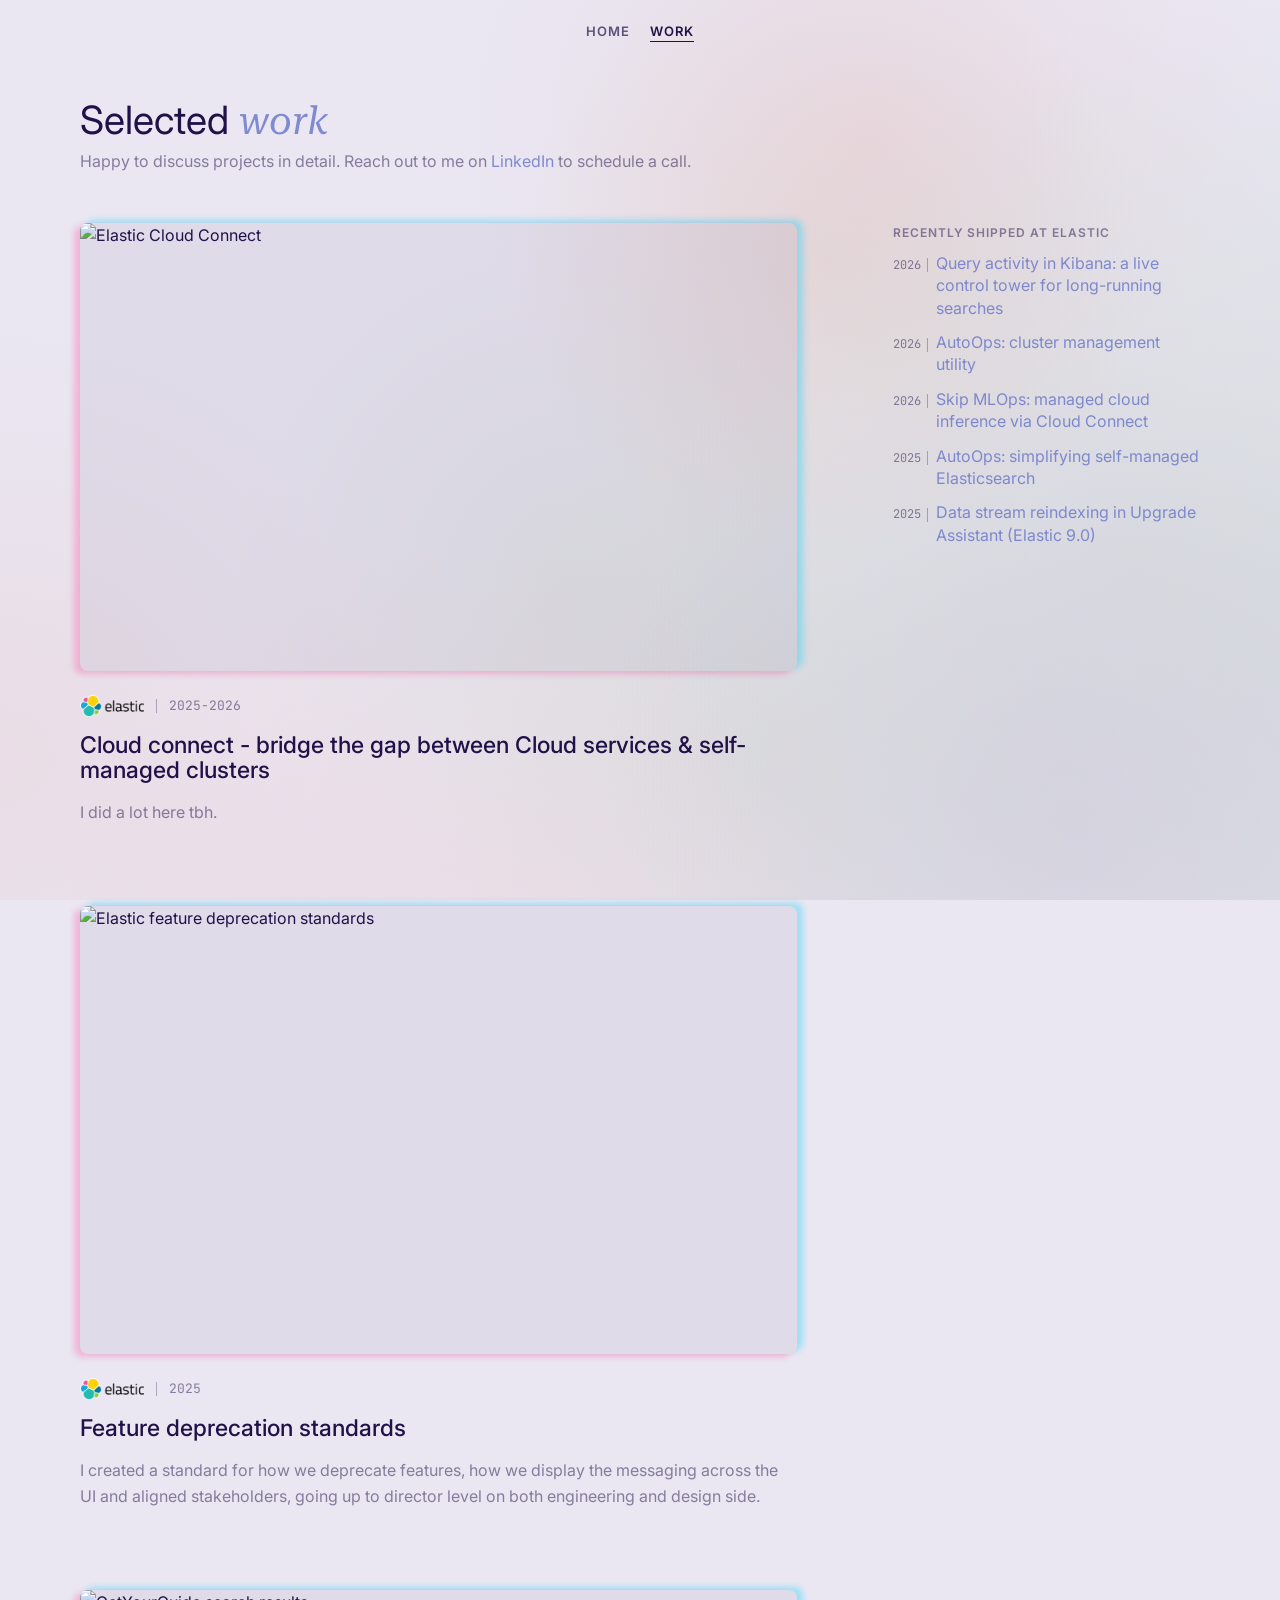
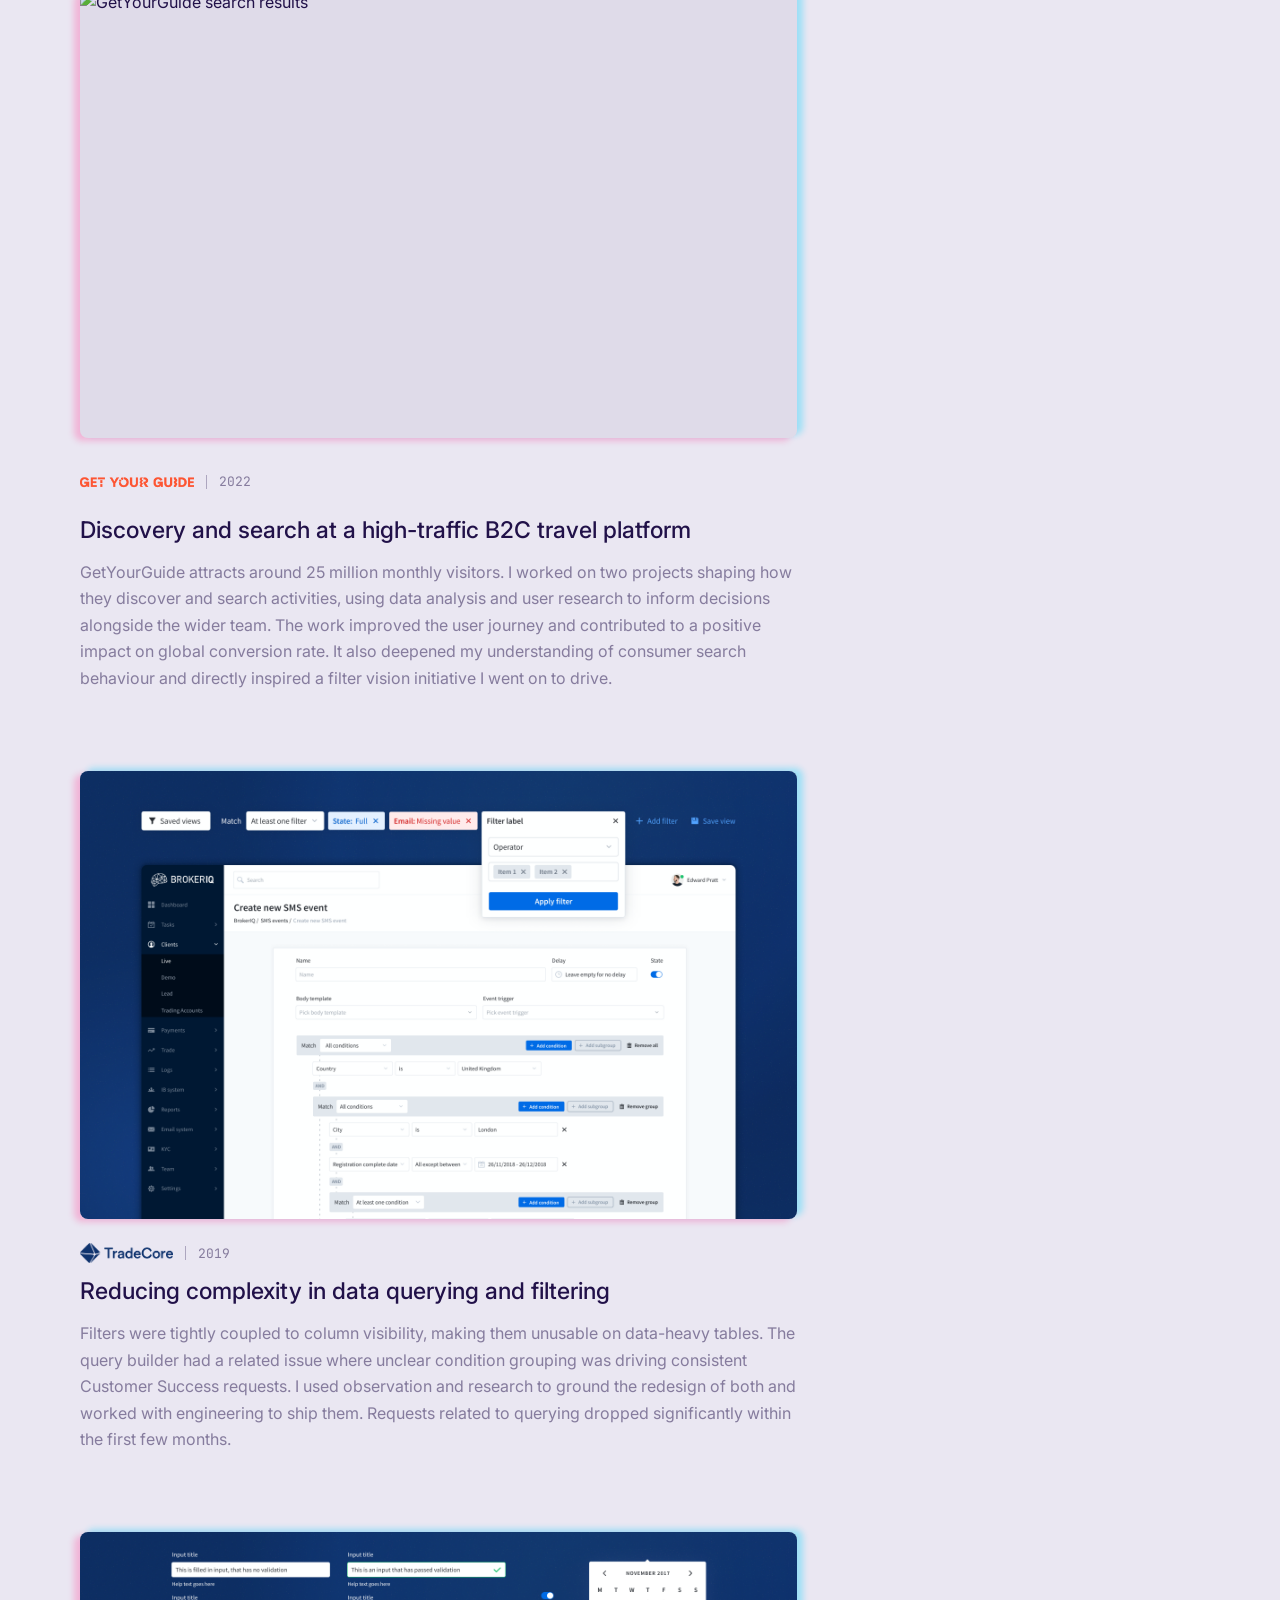
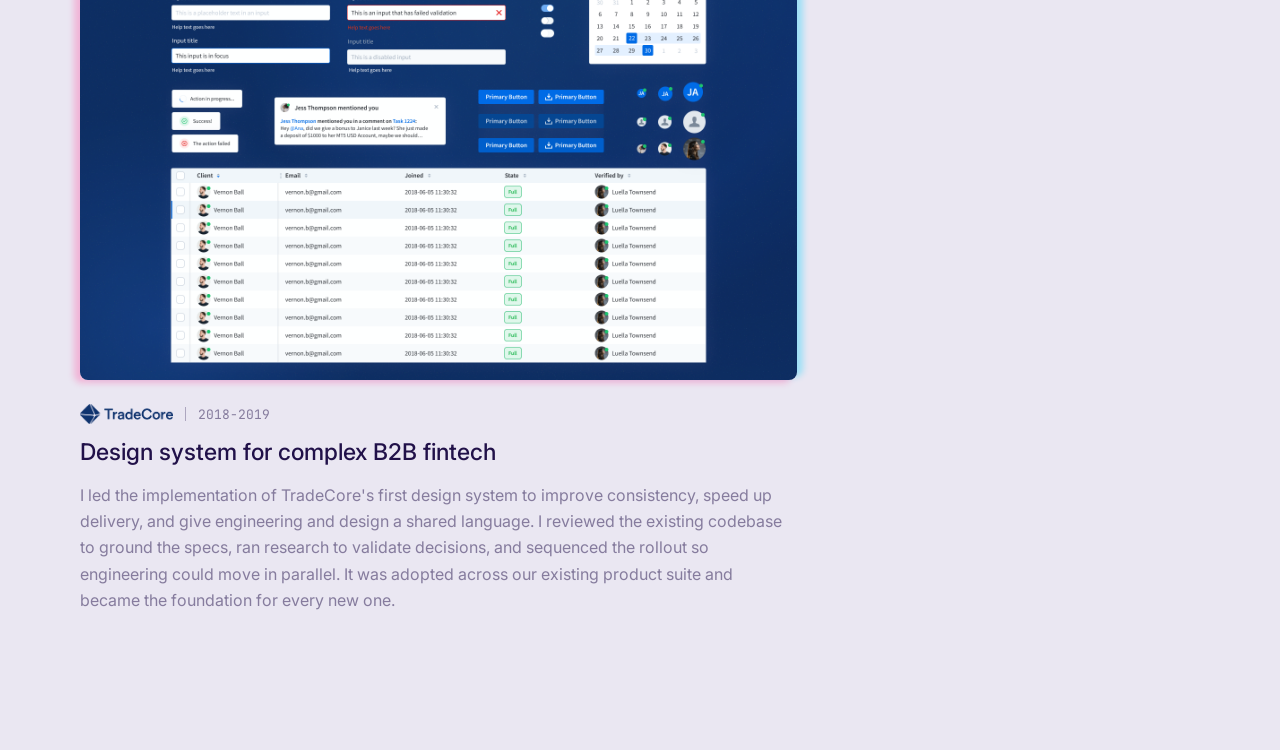
==== work.html @ 00f08f92 "Build out work page, add scrollbar-aware nav alignment, and wire up real projects Replaces the work-" ====
<!doctype html>
<html lang="en">
    <head>
        <meta charset="UTF-8" />
        <link rel="icon" type="image/png" href="images/favicon.png" />
        <meta name="viewport" content="width=device-width, initial-scale=1.0" />
        <title>Work — Jovana Anđelković</title>
        <link rel="preconnect" href="https://fonts.googleapis.com" />
        <link rel="preconnect" href="https://fonts.gstatic.com" crossorigin />
        <link
            href="https://fonts.googleapis.com/css2?family=Inter:wght@100..900&family=Roboto+Serif:ital,wght@0,100..900;1,100..900&family=JetBrains+Mono:wght@400;700&display=swap"
            rel="stylesheet"
        />
        <link rel="stylesheet" href="styles.css" />
        <script>
        (function () {
            var d = document.createElement('div');
            d.style.cssText = 'overflow:scroll;width:100px;height:100px;visibility:hidden;position:absolute;top:-9999px;';
            document.documentElement.appendChild(d);
            document.documentElement.style.setProperty('--sb-w', (d.offsetWidth - d.clientWidth) + 'px');
            document.documentElement.removeChild(d);
        })();
        </script>
    </head>
    <body class="work-page">
        <a href="#main-content" class="skip-link">Skip to main content</a>
        <nav class="main-nav" aria-label="Main">
            <ul>
                <li><a href="index.html">Home</a></li>
                <li><a href="work.html" aria-current="page">Work</a></li>
            </ul>
        </nav>
        <main id="main-content">
            <header class="work-page-header">
                <h1 class="main-title work-page-title">
                    Selected <span class="italic">work</span>
                </h1>
                <p class="work-page-subtitle">
                    Happy to discuss projects in detail. Reach out to me on
                    <a
                        href="https://www.linkedin.com/in/andelkovic-jovana/"
                        target="_blank"
                        rel="noopener noreferrer"
                        >LinkedIn</a
                    >
                    to schedule a call.
                </p>
            </header>
            <div class="container">
                <div class="left-section work-list">
                    <!-- TODO: replace each placeholder with a real project -->
                    <article class="work-article">
                        <figure class="work-cover">
                            <img
                                src="images/work/elastic-cc.png"
                                alt="Elastic Cloud Connect"
                            />
                        </figure>
                        <div class="work-content">
                            <div class="work-meta">
                                <img
                                    class="work-logo"
                                    src="images/logos/elastic.png"
                                    alt="Elastic"
                                />
                                <span class="work-date">2025-2026</span>
                            </div>
                            <h1 class="work-title">
                                Cloud connect - bridge the gap between Cloud
                                services & self-managed clusters
                            </h1>
                            <p class="work-body">I did a lot here tbh.</p>
                        </div>
                    </article>

                    <article class="work-article">
                        <figure class="work-cover">
                            <img
                                src="images/work/elastic-deprecation.png"
                                alt="Elastic feature deprecation standards"
                            />
                        </figure>
                        <div class="work-content">
                            <div class="work-meta">
                                <img
                                    class="work-logo"
                                    src="images/logos/elastic.png"
                                    alt="Elastic"
                                />
                                <span class="work-date">2025</span>
                            </div>
                            <h1 class="work-title">
                                Feature deprecation standards
                            </h1>
                            <p class="work-body">
                                I created a standard for how we deprecate
                                features, how we display the messaging across
                                the UI and aligned stakeholders, going up to
                                director level on both engineering and design
                                side.
                            </p>
                        </div>
                    </article>

                    <article class="work-article">
                        <figure class="work-cover">
                            <img
                                src="images/work/getyourguide-search.png"
                                alt="GetYourGuide search results"
                            />
                        </figure>
                        <div class="work-content">
                            <div class="work-meta">
                                <img
                                    class="work-logo"
                                    src="images/logos/getyourguide.png"
                                    alt="GetYourGuide"
                                />
                                <span class="work-date">2022</span>
                            </div>
                            <h1 class="work-title">
                                Discovery and search at a high-traffic B2C
                                travel platform
                            </h1>
                            <p class="work-body">
                                GetYourGuide attracts around 25 million monthly
                                visitors. I worked on two projects shaping how
                                they discover and search activities, using data
                                analysis and user research to inform decisions
                                alongside the wider team. The work improved the
                                user journey and contributed to a positive
                                impact on global conversion rate. It also
                                deepened my understanding of consumer search
                                behaviour and directly inspired a filter vision
                                initiative I went on to drive.
                            </p>
                        </div>
                    </article>

                    <article class="work-article">
                        <figure class="work-cover">
                            <img
                                src="images/work/brokeriq-query.png"
                                alt="BrokerIQ query builder"
                            />
                        </figure>
                        <div class="work-content">
                            <div class="work-meta">
                                <img
                                    class="work-logo"
                                    src="images/logos/tradecore.png"
                                    alt="TradeCore"
                                />
                                <span class="work-date">2019</span>
                            </div>
                            <h1 class="work-title">
                                Reducing complexity in data querying and
                                filtering
                            </h1>
                            <p class="work-body">
                                Filters were tightly coupled to column
                                visibility, making them unusable on data-heavy
                                tables. The query builder had a related issue
                                where unclear condition grouping was driving
                                consistent Customer Success requests. I used
                                observation and research to ground the redesign
                                of both and worked with engineering to ship
                                them. Requests related to querying dropped
                                significantly within the first few months.
                            </p>
                        </div>
                    </article>

                    <article class="work-article">
                        <figure class="work-cover">
                            <img
                                src="images/work/brokeriq-design-system.png"
                                alt="BrokerIQ design system overview"
                            />
                        </figure>
                        <div class="work-content">
                            <div class="work-meta">
                                <img
                                    class="work-logo"
                                    src="images/logos/tradecore.png"
                                    alt="TradeCore"
                                />
                                <span class="work-date">2018-2019</span>
                            </div>
                            <h1 class="work-title">
                                Design system for complex B2B fintech
                            </h1>
                            <p class="work-body">
                                I led the implementation of TradeCore's first
                                design system to improve consistency, speed up
                                delivery, and give engineering and design a
                                shared language. I reviewed the existing
                                codebase to ground the specs, ran research to
                                validate decisions, and sequenced the rollout so
                                engineering could move in parallel. It was
                                adopted across our existing product suite and
                                became the foundation for every new one.
                            </p>
                        </div>
                    </article>
                </div>

                <aside class="right-section" aria-labelledby="latest-heading">
                    <span class="info-column-label" id="latest-heading"
                        >Recently shipped at Elastic</span
                    >
                    <ul class="latest-list">
                        <li>
                            <span class="latest-date">2026</span>
                            <a
                                href="https://www.elastic.co/search-labs/blog/kibana-query-activity-long-running-searches"
                                target="_blank"
                                rel="noopener noreferrer"
                                >Query activity in Kibana: a live control tower
                                for long-running searches</a
                            >
                        </li>
                        <li>
                            <span class="latest-date">2026</span>
                            <a
                                href="https://www.elastic.co/platform/autoops"
                                target="_blank"
                                rel="noopener noreferrer"
                                >AutoOps: cluster management utility</a
                            >
                        </li>
                        <li>
                            <span class="latest-date">2026</span>
                            <a
                                href="https://www.elastic.co/search-labs/blog/cloud-connect-elastic-inference-service"
                                target="_blank"
                                rel="noopener noreferrer"
                                >Skip MLOps: managed cloud inference via Cloud
                                Connect</a
                            >
                        </li>
                        <li>
                            <span class="latest-date">2025</span>
                            <a
                                href="https://www.elastic.co/search-labs/blog/elastic-autoops-self-managed-elasticsearch"
                                target="_blank"
                                rel="noopener noreferrer"
                                >AutoOps: simplifying self-managed
                                Elasticsearch</a
                            >
                        </li>
                        <li>
                            <span class="latest-date">2025</span>
                            <a
                                href="https://www.elastic.co/blog/whats-new-elastic-platform-9-0-0"
                                target="_blank"
                                rel="noopener noreferrer"
                                >Data stream reindexing in Upgrade Assistant
                                (Elastic 9.0)</a
                            >
                        </li>
                    </ul>
                </aside>
            </div>
        </main>
        <script src="link-hover.js"></script>
    </body>
</html>
---- styles.css ----
/* Skip link */
.skip-link {
    position: absolute;
    top: -100%;
    left: 16px;
    background: #fff;
    color: #635780;
    padding: 8px 16px;
    z-index: 100;
    font-weight: 700;
    text-decoration: none;
    border-radius: 0 0 4px 4px;
}

.skip-link:focus {
    top: 0;
}

/* Focus styles */
:focus-visible {
    outline: 2px solid #211149;
    outline-offset: 3px;
    border-radius: 2px;
}


/* Reset and base styles */
* {
    margin: 0;
    padding: 0;
    box-sizing: border-box;
}

html {
    overscroll-behavior-y: none;
    background:
        radial-gradient(circle at 83.9% 92.8%, rgba(184,164,200,0.21) 0%, transparent 36%),
        radial-gradient(circle at 88.7% 63.8%, rgba(196,208,192,0.22) 0%, transparent 45%),
        radial-gradient(circle at 106.9% 79.7%, rgba(168,196,192,0.24) 0%, transparent 48%),
        radial-gradient(circle at 64.6% 29.3%, rgba(212,184,160,0.22) 0%, transparent 30%),
        radial-gradient(circle at 0.2% 84.2%, rgba(232,180,184,0.21) 0%, transparent 29%),
        radial-gradient(circle at 38.5% 109.2%, rgba(232,180,184,0.23) 0%, transparent 35%),
        radial-gradient(circle at 68.2% 15.4%, rgba(232,180,184,0.24) 0%, transparent 35%),
        radial-gradient(circle at 44.5% 63.7%, rgba(196,208,192,0.22) 0%, transparent 37%),
        radial-gradient(circle at 61.3% 84.2%, rgba(196,208,192,0.24) 0%, transparent 32%),
        #EAE7F2;
    background-attachment: fixed;
}


body {
    font-family: "Inter", -apple-system, BlinkMacSystemFont, "Segoe UI", Roboto, sans-serif;
    line-height: 1.6;
    color: #211149;
    overflow-x: hidden;
    min-height: 100vh;
    display: flex;
    align-items: center;
    justify-content: center;
    padding: 40px 80px;
}

.container {
    max-width: 1600px;
    width: 100%;
    margin: 0 auto;
    display: grid;
    grid-template-columns: 1fr 1fr;
    gap: clamp(60px, 7.5vw, 120px);
    align-items: start;
}

/* Top nav */
.main-nav {
    --nav-pad-x: 80px;
    position: fixed;
    top: 0;
    left: 0;
    right: 0;
    z-index: 5;
    padding: 18px var(--nav-pad-x);
}

.main-nav::before {
    content: "";
    position: absolute;
    top: 0;
    left: 0;
    right: 0;
    bottom: -32px;
    pointer-events: none;
    backdrop-filter: blur(10px);
    -webkit-backdrop-filter: blur(10px);
    background: linear-gradient(to bottom, rgba(234, 231, 242, 0.6), rgba(234, 231, 242, 0));
    -webkit-mask-image: linear-gradient(to bottom, black 45%, transparent);
            mask-image: linear-gradient(to bottom, black 45%, transparent);
    opacity: 0;
    transition: opacity 0.25s ease;
}

.main-nav.is-scrolled::before {
    opacity: 1;
}

.main-nav ul {
    position: relative;
}

.main-nav ul {
    list-style: none;
    display: flex;
    justify-content: center;
    gap: 20px;
    padding: 0;
    margin: 0;
}

body:not(.work-page):not(.has-sb) .main-nav {
    padding-right: calc(var(--nav-pad-x) + var(--sb-w, 0px));
}

.main-nav a {
    font-size: 13px;
    font-weight: 600;
    text-transform: uppercase;
    letter-spacing: 0.08em;
    color: rgba(33,17,73,0.7);
    text-decoration: none;
}

.main-nav a:hover {
    color: #211149;
}

.main-nav a[aria-current="page"] {
    color: #211149;
    border-bottom: 1px solid #211149;
    padding-bottom: 2px;
}

/* Right section — Latest projects */
.right-section {
    display: flex;
    flex-direction: column;
    gap: 10px;
    align-self: center;
}

.latest-list {
    list-style: none;
    padding: 0;
    margin: 0;
    display: flex;
    flex-direction: column;
    gap: 12px;
}

.latest-list li {
    display: flex;
    align-items: baseline;
    gap: 8px;
}

.latest-list a {
    font-size: 16px;
    color: rgb(109 121 202 / 85%);
    text-decoration: none;
    line-height: 1.4;
}

.latest-date {
    font-family: "JetBrains Mono", monospace;
    font-size: 12px;
    color: rgba(33,17,73,0.5);
    flex-shrink: 0;
    display: inline-flex;
    align-items: center;
    gap: 6px;
}

.latest-date::after {
    content: "";
    display: inline-block;
    width: 1px;
    height: 14px;
    background: rgba(33,17,73,0.3);
}

.latest-list a:hover {
    text-decoration: underline;
    text-underline-offset: 3px;
    text-decoration-thickness: 1px;
}

.latest-cta {
    margin-top: 14px;
    font-size: 14px;
    font-weight: 600;
    color: #211149;
    text-decoration: none;
    align-self: flex-start;
    border-bottom: 1px solid #211149;
    padding-bottom: 2px;
}

.latest-cta:hover {
    color: rgb(109 121 202);
    border-bottom-color: rgb(109 121 202);
}

.right-side-projects {
    margin-top: 28px;
}

/* Left Section */
.left-section {
    display: flex;
    flex-direction: column;
    gap: 32px;
}


.main-title {
    font-size: clamp(34.375px, 7.8125vw, 78.125px);
    font-weight: 400;
    line-height: 1;
    color: #211149;
}

.italic {
    font-family: "Roboto Serif", serif;
    font-style: italic;
    color: rgb(109 121 202 / 85%);
}

.name-title-section {
    display: flex;
    flex-direction: column;
}

.name-row {
    display: flex;
    align-items: center;
    gap: 14px;
    margin-bottom: 12px;
    line-height: 1;
}

.social-icons,
.social-icons li,
.social-icons a,
.social-icons svg {
    display: flex;
    align-items: center;
}

.social-icons {
    list-style: none;
    display: flex;
    gap: 10px;
    padding: 0;
    margin: 0;
}

.social-icons a {
    display: inline-flex;
    color: rgb(109 121 202 / 85%);
    transition: color 0.15s ease;
}

.social-icons a:hover {
    color: #211149;
}

.name {
    font-size: 20px;
    font-weight: 700;
    letter-spacing: 0.4px;
    color: #211149;
    text-transform: uppercase;
    line-height: 1;
}

.job-title {
    font-size: 18px;
    line-height: 1.4;
    color: rgba(33,17,73,0.9);
}

.job-title a {
    color: rgb(109 121 202 / 85%);
    text-decoration: none;
    display: inline-block;
}

.job-title a:hover {
    text-decoration: underline;
    text-underline-offset: 3px;
    text-decoration-thickness: 1px;
}


.info-columns {
    display: flex;
    gap: 40px;
    margin-top: -4px;
}

.info-column {
    display: flex;
    flex-direction: column;
    gap: 6px;
}

.info-column-label {
    font-size: 12px;
    font-weight: 600;
    text-transform: uppercase;
    letter-spacing: 0.08em;
    color: rgba(33,17,73,0.5);
}

.info-column-list {
    list-style: none;
    padding: 0;
    margin: 0;
    display: flex;
    flex-direction: column;
    gap: 2px;
}

.info-column-list li {
    display: flex;
    align-items: center;
}

.info-column-list--inline {
    flex-direction: row;
    flex-wrap: nowrap;
    gap: 4px 14px;
}

.info-column-list--inline li {
    white-space: nowrap;
}

.info-column-list--inline li:not(:last-child)::after {
    content: "";
    display: inline-block;
    width: 1px;
    height: 14px;
    background: rgba(33,17,73,0.3);
    margin-left: 14px;
    vertical-align: middle;
}

.info-column-list a {
    font-size: 15px;
    color: rgb(109 121 202 / 85%);
    text-decoration: none;
    display: inline-block;
}

.info-column-list a:hover {
    text-decoration: underline;
    text-underline-offset: 3px;
    text-decoration-thickness: 1px;
}

@media (min-width: 1025px) {
    body:not(.work-page) {
        overflow: hidden;
    }
}

/* Work page */
.work-page {
    align-items: flex-start;
    padding-top: 100px;
}

.work-page .container {
    grid-template-columns: 7fr 3fr;
}

.work-page .right-section {
    align-self: start;
    position: sticky;
    top: 96px;
}

.work-list {
    gap: 80px;
    margin-bottom: 6rem;
}

.work-page-header {
    max-width: 1600px;
    width: 100%;
    margin: 0 auto 48px;
}

.work-page-title {
    font-size: clamp(17px, 3.9vw, 39px);
}

.work-page-subtitle {
    margin-top: 8px;
    font-size: 16px;
    color: rgba(33,17,73,0.5);
}

.work-page-subtitle a {
    color: rgb(109 121 202 / 85%);
    text-decoration: none;
}

.work-page-subtitle a:hover {
    text-decoration: underline;
    text-underline-offset: 3px;
    text-decoration-thickness: 1px;
}

.work-article {
    display: flex;
    flex-direction: column;
    gap: 24px;
}

.work-content {
    display: flex;
    flex-direction: column;
    gap: 16px;
}


.work-meta {
    display: flex;
    align-items: center;
    gap: 12px;
}

.work-meta .work-logo + .work-date::before {
    content: "";
    display: inline-block;
    width: 1px;
    height: 14px;
    background: rgba(33,17,73,0.3);
    margin-right: 12px;
    vertical-align: middle;
}

.work-logo {
    height: 22px;
    width: auto;
    max-width: 120px;
    object-fit: contain;
    object-position: left center;
}

div.work-logo {
    width: 80px;
    background: rgba(33,17,73,0.08);
    border-radius: 4px;
}

img.work-logo[src*="getyourguide"] {
    height: 40px;
}

img.work-logo[src*="tradecore"] {
    height: 20px;
}

.work-cover {
    position: relative;
    margin: 0;
    border-radius: 8px;
    background: rgba(33,17,73,0.05);
    aspect-ratio: 16 / 10;
    display: flex;
    align-items: center;
    justify-content: center;
    box-shadow:
        -6px 3px 6px rgba(255,80,160,0.33),
        6px -3px 6px rgba(0,210,255,0.33);
}

.work-cover img {
    border-radius: inherit;
}

.work-cover img {
    width: 100%;
    height: 100%;
    object-fit: cover;
}

.work-header {
    display: flex;
    align-items: baseline;
    gap: 16px;
    flex-wrap: wrap;
}

.work-title {
    font-size: clamp(20px, 1.8vw, 24px);
    font-weight: 500;
    line-height: 1.1;
    color: #211149;
}

.work-date {
    font-family: "JetBrains Mono", monospace;
    font-size: 13px;
    line-height: 1;
    color: rgba(33,17,73,0.5);
    display: inline-flex;
    align-items: center;
}

.work-body {
    font-size: 16px;
    line-height: 1.65;
    color: rgba(33,17,73,0.5);
}

/* Responsive Design */
@media (max-width: 1024px) {
    .container {
        grid-template-columns: 1fr;
        gap: 40px;
    }

    body {
        padding: 80px 30px 140px;
        align-items: flex-start;
    }

    .main-nav {
        --nav-pad-x: 30px;
        padding: 16px var(--nav-pad-x);
    }

    .work-page .container {
        grid-template-columns: 1fr;
    }

    .work-page .right-section {
        display: none;
    }
}

@media (max-width: 768px) {
    body {
        padding: 72px 20px 140px;
    }

    .main-title {
        font-size: clamp(43px, 9.77vw, 60px);
    }

    .work-article {
        gap: 20px;
    }

    .container {
        gap: 30px;
    }

    .info-columns {
        display: grid;
        grid-template-columns: 1fr 1fr;
        gap: 24px;
    }

    .info-column:nth-child(1) {
        grid-row: 1 / 3;
        align-self: start;
    }

    .info-column:nth-child(3) {
        grid-column: 2;
    }

}

@media (max-width: 480px) {
    body {
        padding: 30px 15px;
        align-items: flex-start;
        padding-top: 72px;
        padding-bottom: 140px;
    }

    .main-nav {
        --nav-pad-x: 15px;
        padding: 14px var(--nav-pad-x);
    }

    .info-column-list--inline {
        gap: 4px 7px;
    }

    .info-column-list--inline a {
        font-size: 12px;
    }

    .info-column-list--inline li:not(:last-child)::after {
        margin-left: 7px;
        height: 10px;
    }

    .info-columns {
        gap: 20px;
    }

    .name {
        font-size: 17px;
    }

    .job-title {
        font-size: 15px;
        line-height: 1.4;
    }

    .info-column-list a {
        font-size: 14px;
    }

    .info-column-list li {
        min-height: 44px;
    }

}

/* ── Runner game ─────────────────────────────────────── */
#game-char {
    position: fixed;
    bottom: 0;
    left: 50%;
    transform: translateX(-50%);
    width: 48px;
    height: 48px;
    background-image: url(images/kitty-Sheet.png);
    background-size: 300% 100%;
    background-position: 0% 0;
    image-rendering: pixelated;
    z-index: 2;
    cursor: pointer;
    opacity: 0;
    animation: game-char-bob 1.8s ease-in-out 3.6s infinite, game-char-feet 0.7s steps(1) 3.6s infinite;
}

@keyframes game-char-bob {
    0%, 100% { transform: translateX(-50%) translateY(0); }
    50%       { transform: translateX(-50%) translateY(-5px); }
}

@keyframes game-char-feet {
    0%        { background-position: 0% 0; }
    33.333%   { background-position: 50% 0; }
    66.666%   { background-position: 100% 0; }
}

#game-bubble {
    position: fixed;
    bottom: 28px;
    left: calc(50% + 44px);
    width: 48px;
    height: 48px;
    background-image: url(images/space-bubble.png);
    background-size: 100% 100%;
    image-rendering: pixelated;
    z-index: 4;
    pointer-events: none;
    opacity: 0;
    animation: bubble-in 0.3s ease-out 4.2s forwards, game-char-bob 1.8s ease-in-out 4.2s infinite;
}

@keyframes bubble-in {
    to { opacity: 1; }
}

@media (max-width: 768px) {
    #game-char {
        left: 25%;
    }

    #game-bubble {
        left: calc(25% + 44px);
    }
}

#game-canvas {
    position: fixed;
    inset: 0;
    z-index: 3;
    pointer-events: none;
}

@media (prefers-reduced-motion: reduce) {
    *,
    *::before,
    *::after {
        animation-duration: 0.01ms !important;
        animation-iteration-count: 1 !important;
        transition-duration: 0.01ms !important;
    }

    .italic {
        filter: none !important;
        transform: none !important;
        text-shadow: none !important;
        transition: none !important;
        opacity: 1 !important;
    }

    #game-char {
        animation: none;
    }
}
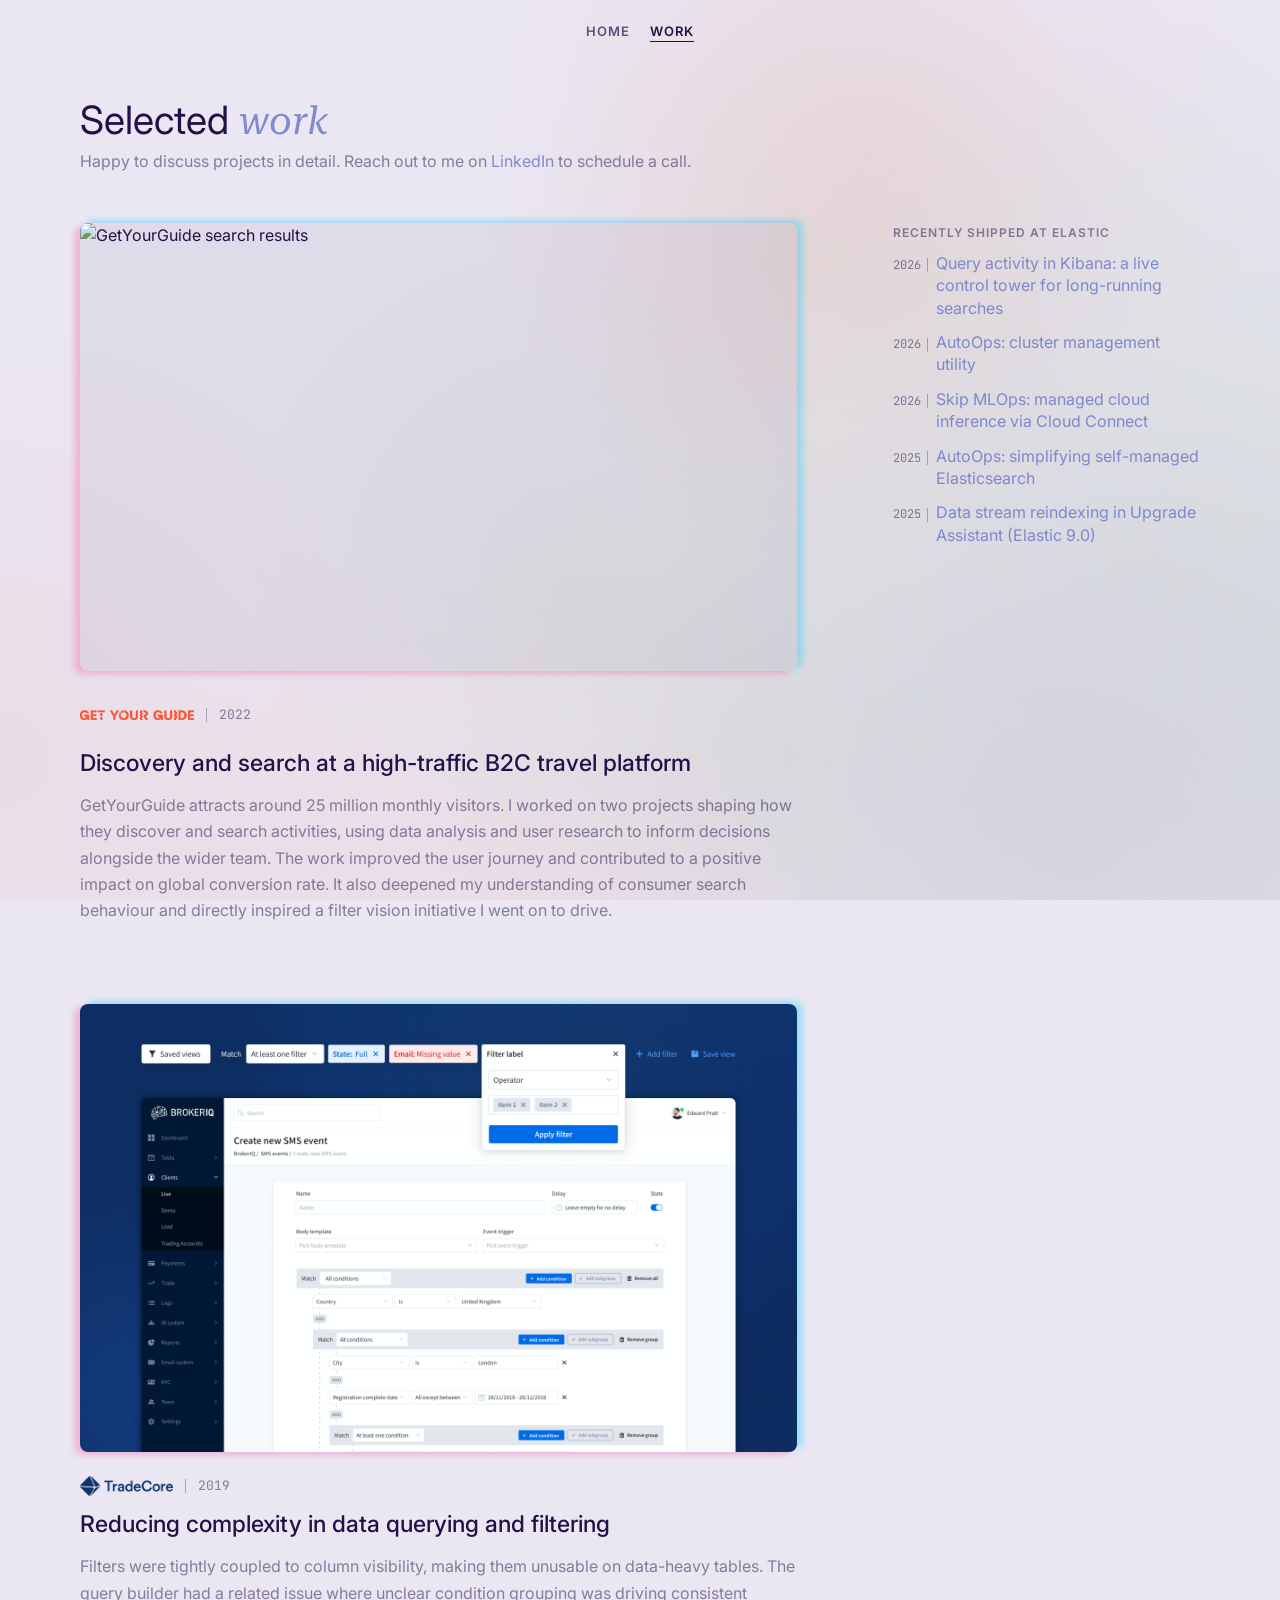
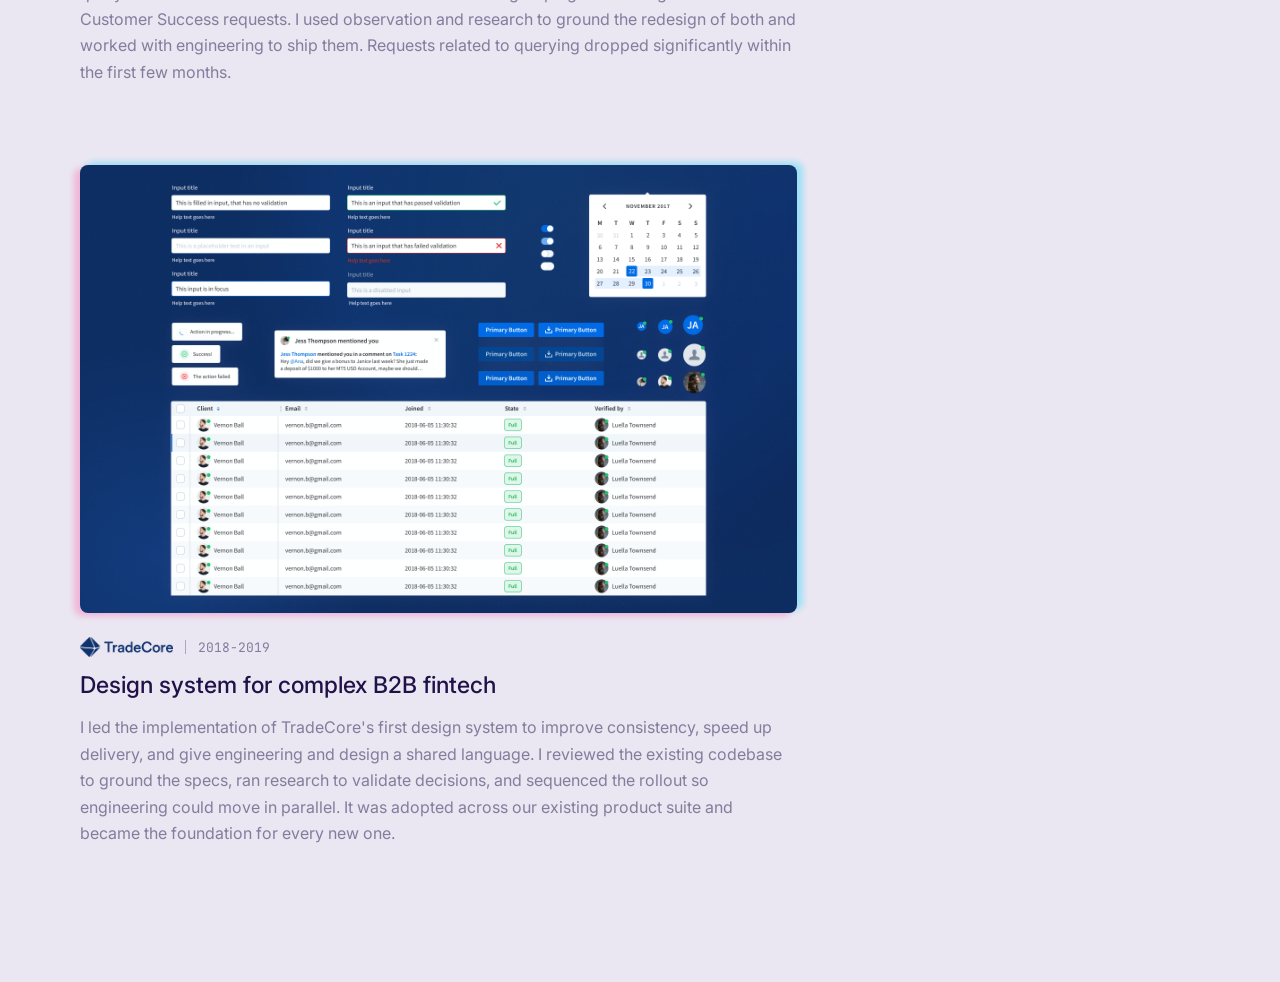
==== commit 5b150d12: "Trim work page to currently shippable projects Co-Authored-By: Claude Opus 4.7 <noreply@anthropic.co" ====
--- a/work.html
+++ b/work.html
@@ -49,59 +49,6 @@
             <div class="container">
                 <div class="left-section work-list">
                     <!-- TODO: replace each placeholder with a real project -->
-                    <article class="work-article">
-                        <figure class="work-cover">
-                            <img
-                                src="images/work/elastic-cc.png"
-                                alt="Elastic Cloud Connect"
-                            />
-                        </figure>
-                        <div class="work-content">
-                            <div class="work-meta">
-                                <img
-                                    class="work-logo"
-                                    src="images/logos/elastic.png"
-                                    alt="Elastic"
-                                />
-                                <span class="work-date">2025-2026</span>
-                            </div>
-                            <h1 class="work-title">
-                                Cloud connect - bridge the gap between Cloud
-                                services & self-managed clusters
-                            </h1>
-                            <p class="work-body">I did a lot here tbh.</p>
-                        </div>
-                    </article>
-
-                    <article class="work-article">
-                        <figure class="work-cover">
-                            <img
-                                src="images/work/elastic-deprecation.png"
-                                alt="Elastic feature deprecation standards"
-                            />
-                        </figure>
-                        <div class="work-content">
-                            <div class="work-meta">
-                                <img
-                                    class="work-logo"
-                                    src="images/logos/elastic.png"
-                                    alt="Elastic"
-                                />
-                                <span class="work-date">2025</span>
-                            </div>
-                            <h1 class="work-title">
-                                Feature deprecation standards
-                            </h1>
-                            <p class="work-body">
-                                I created a standard for how we deprecate
-                                features, how we display the messaging across
-                                the UI and aligned stakeholders, going up to
-                                director level on both engineering and design
-                                side.
-                            </p>
-                        </div>
-                    </article>
-
                     <article class="work-article">
                         <figure class="work-cover">
                             <img
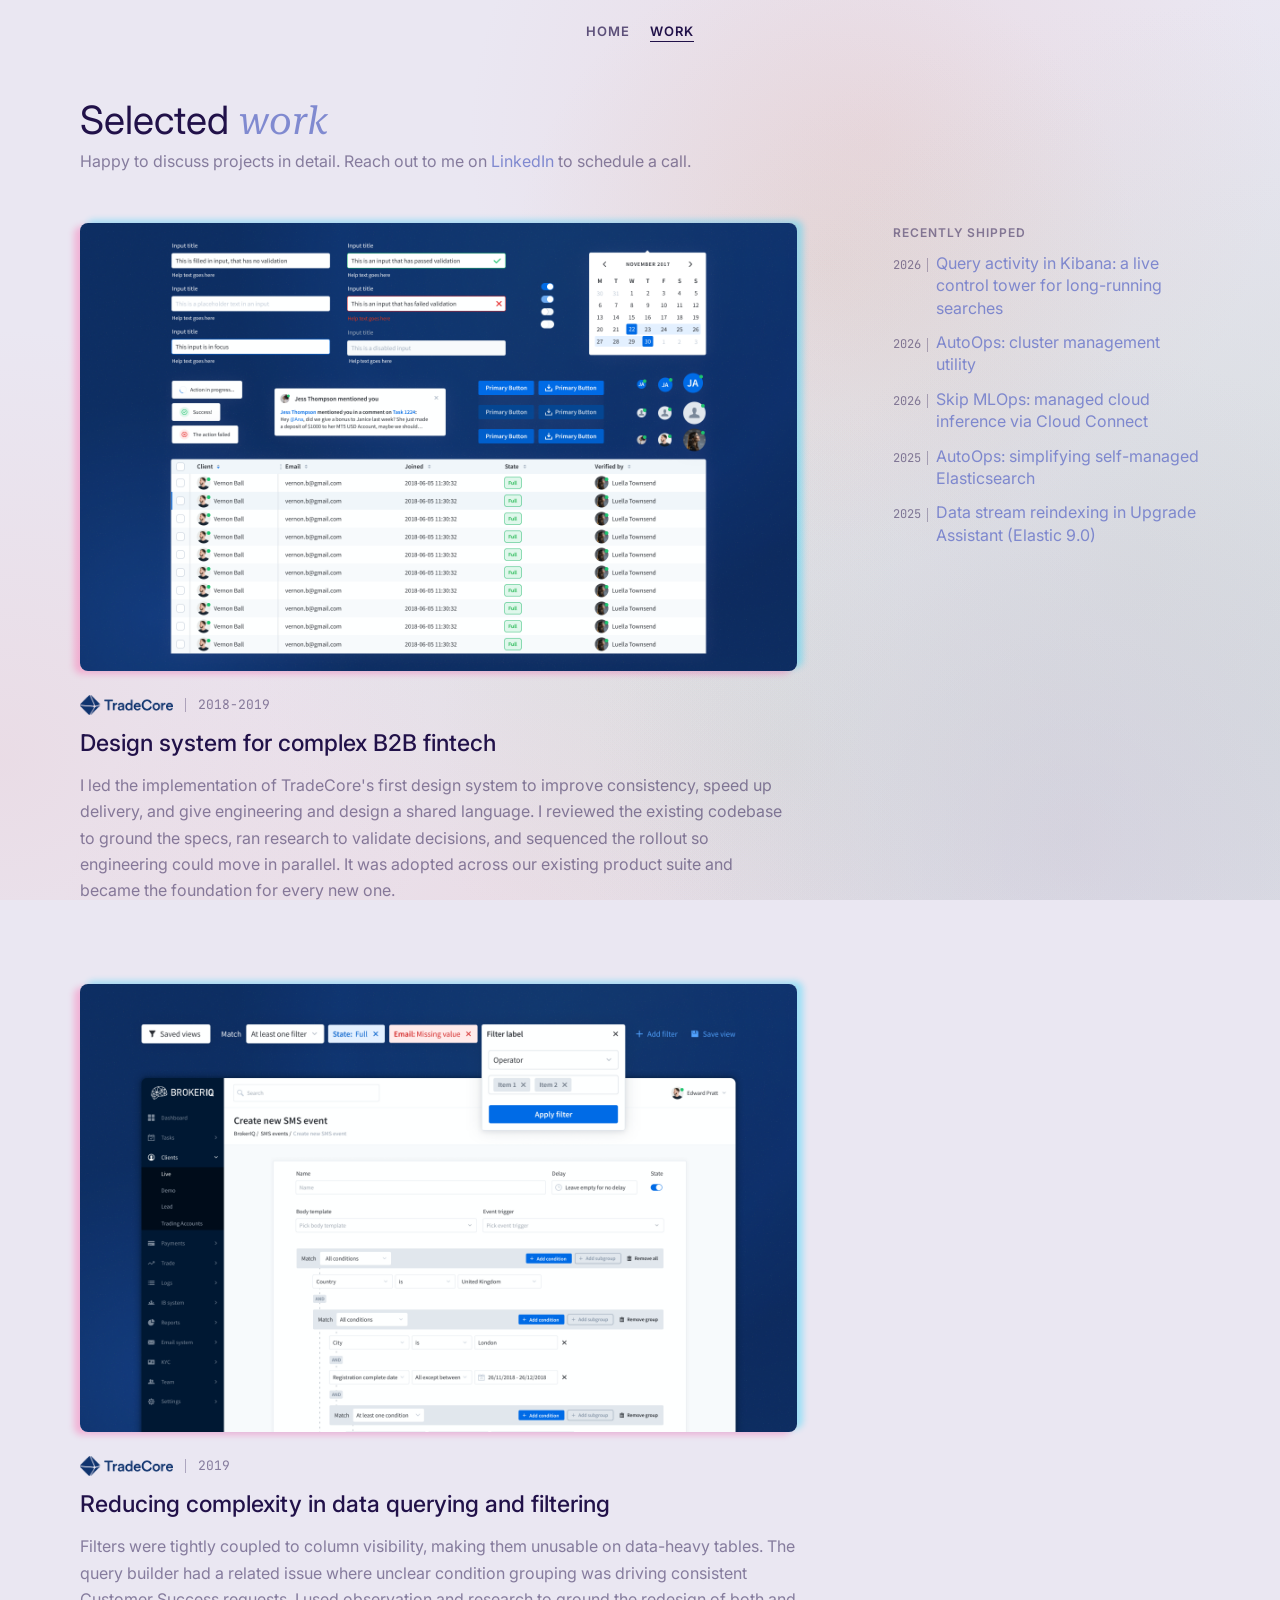
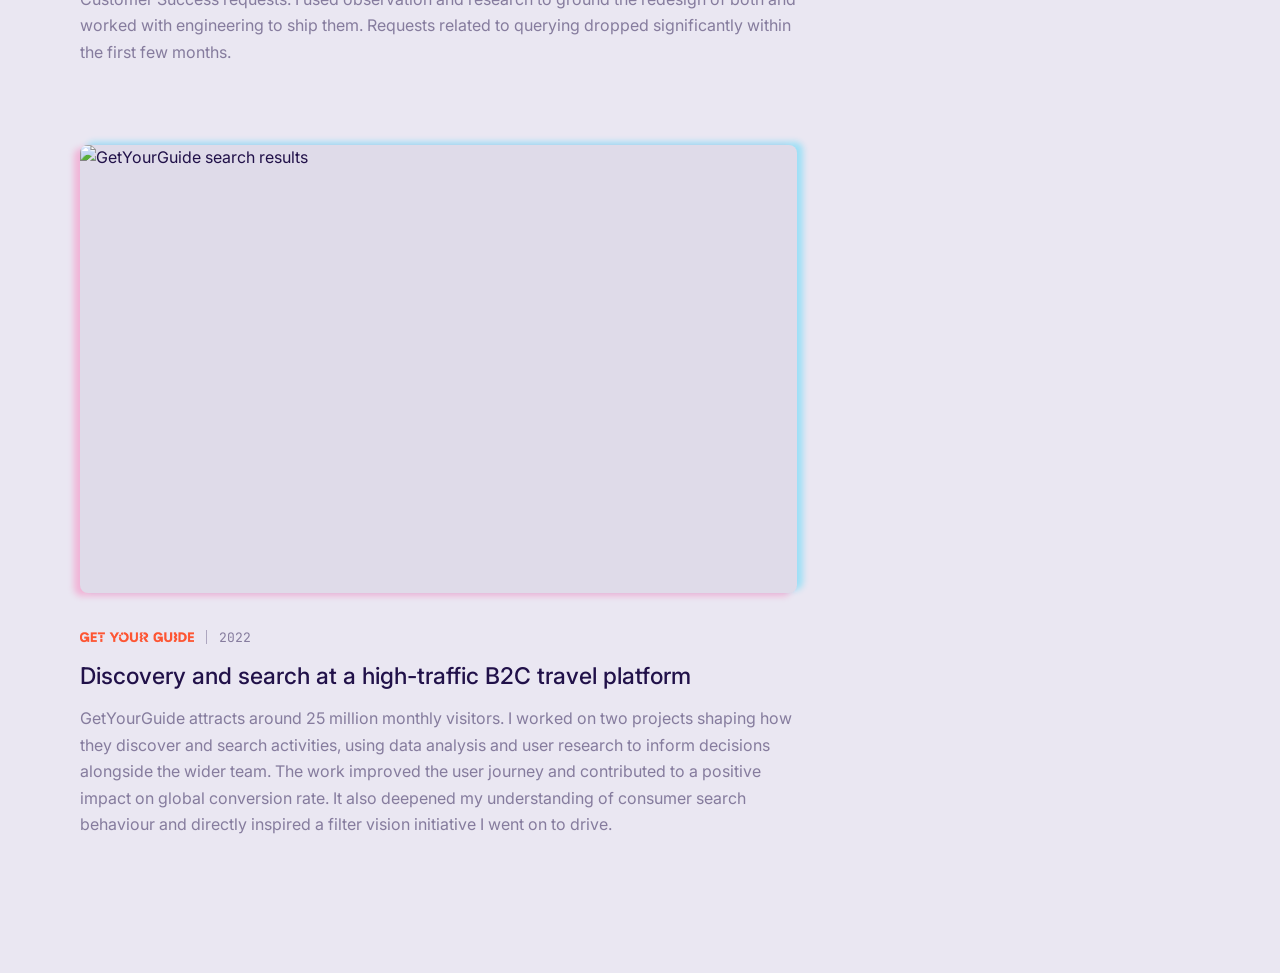
==== commit 73f5d5d5: "Reorder work entries and tighten meta spacing Co-Authored-By: Claude Opus 4.7 <noreply@anthropic.com" ====
--- a/work.html
+++ b/work.html
@@ -52,34 +52,32 @@
                     <article class="work-article">
                         <figure class="work-cover">
                             <img
-                                src="images/work/getyourguide-search.png"
-                                alt="GetYourGuide search results"
+                                src="images/work/brokeriq-design-system.png"
+                                alt="BrokerIQ design system overview"
                             />
                         </figure>
                         <div class="work-content">
                             <div class="work-meta">
                                 <img
                                     class="work-logo"
-                                    src="images/logos/getyourguide.png"
-                                    alt="GetYourGuide"
+                                    src="images/logos/tradecore.png"
+                                    alt="TradeCore"
                                 />
-                                <span class="work-date">2022</span>
+                                <span class="work-date">2018-2019</span>
                             </div>
                             <h1 class="work-title">
-                                Discovery and search at a high-traffic B2C
-                                travel platform
+                                Design system for complex B2B fintech
                             </h1>
                             <p class="work-body">
-                                GetYourGuide attracts around 25 million monthly
-                                visitors. I worked on two projects shaping how
-                                they discover and search activities, using data
-                                analysis and user research to inform decisions
-                                alongside the wider team. The work improved the
-                                user journey and contributed to a positive
-                                impact on global conversion rate. It also
-                                deepened my understanding of consumer search
-                                behaviour and directly inspired a filter vision
-                                initiative I went on to drive.
+                                I led the implementation of TradeCore's first
+                                design system to improve consistency, speed up
+                                delivery, and give engineering and design a
+                                shared language. I reviewed the existing
+                                codebase to ground the specs, ran research to
+                                validate decisions, and sequenced the rollout so
+                                engineering could move in parallel. It was
+                                adopted across our existing product suite and
+                                became the foundation for every new one.
                             </p>
                         </div>
                     </article>
@@ -121,32 +119,34 @@
                     <article class="work-article">
                         <figure class="work-cover">
                             <img
-                                src="images/work/brokeriq-design-system.png"
-                                alt="BrokerIQ design system overview"
+                                src="images/work/getyourguide-search.png"
+                                alt="GetYourGuide search results"
                             />
                         </figure>
                         <div class="work-content">
                             <div class="work-meta">
                                 <img
                                     class="work-logo"
-                                    src="images/logos/tradecore.png"
-                                    alt="TradeCore"
+                                    src="images/logos/getyourguide.png"
+                                    alt="GetYourGuide"
                                 />
-                                <span class="work-date">2018-2019</span>
+                                <span class="work-date">2022</span>
                             </div>
                             <h1 class="work-title">
-                                Design system for complex B2B fintech
+                                Discovery and search at a high-traffic B2C
+                                travel platform
                             </h1>
                             <p class="work-body">
-                                I led the implementation of TradeCore's first
-                                design system to improve consistency, speed up
-                                delivery, and give engineering and design a
-                                shared language. I reviewed the existing
-                                codebase to ground the specs, ran research to
-                                validate decisions, and sequenced the rollout so
-                                engineering could move in parallel. It was
-                                adopted across our existing product suite and
-                                became the foundation for every new one.
+                                GetYourGuide attracts around 25 million monthly
+                                visitors. I worked on two projects shaping how
+                                they discover and search activities, using data
+                                analysis and user research to inform decisions
+                                alongside the wider team. The work improved the
+                                user journey and contributed to a positive
+                                impact on global conversion rate. It also
+                                deepened my understanding of consumer search
+                                behaviour and directly inspired a filter vision
+                                initiative I went on to drive.
                             </p>
                         </div>
                     </article>
@@ -154,7 +154,7 @@
 
                 <aside class="right-section" aria-labelledby="latest-heading">
                     <span class="info-column-label" id="latest-heading"
-                        >Recently shipped at Elastic</span
+                        >Recently shipped</span
                     >
                     <ul class="latest-list">
                         <li>
--- a/styles.css
+++ b/styles.css
@@ -440,6 +440,10 @@
     gap: 12px;
 }
 
+.work-meta:has(img.work-logo[src*="getyourguide"]) {
+    margin-bottom: -9px;
+}
+
 .work-meta .work-logo + .work-date::before {
     content: "";
     display: inline-block;
@@ -467,6 +471,7 @@
 img.work-logo[src*="getyourguide"] {
     height: 40px;
 }
+
 
 img.work-logo[src*="tradecore"] {
     height: 20px;
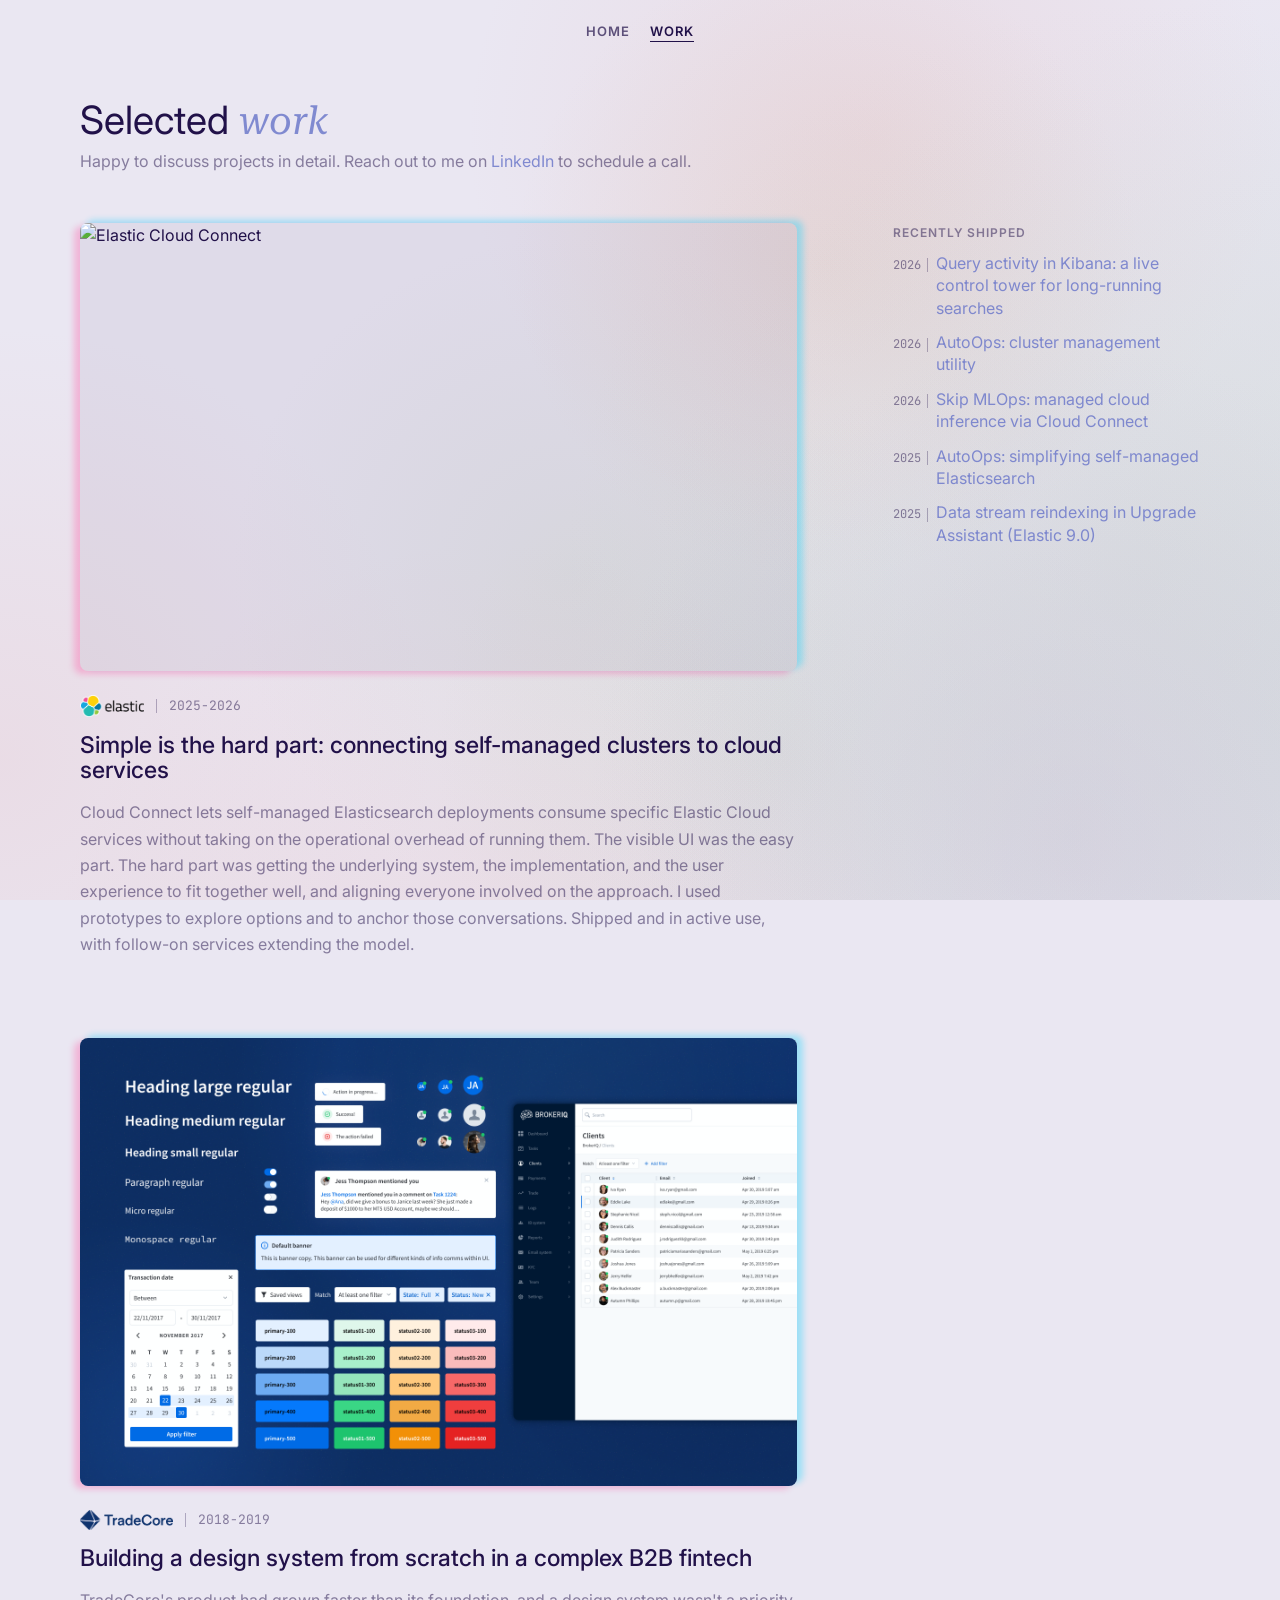
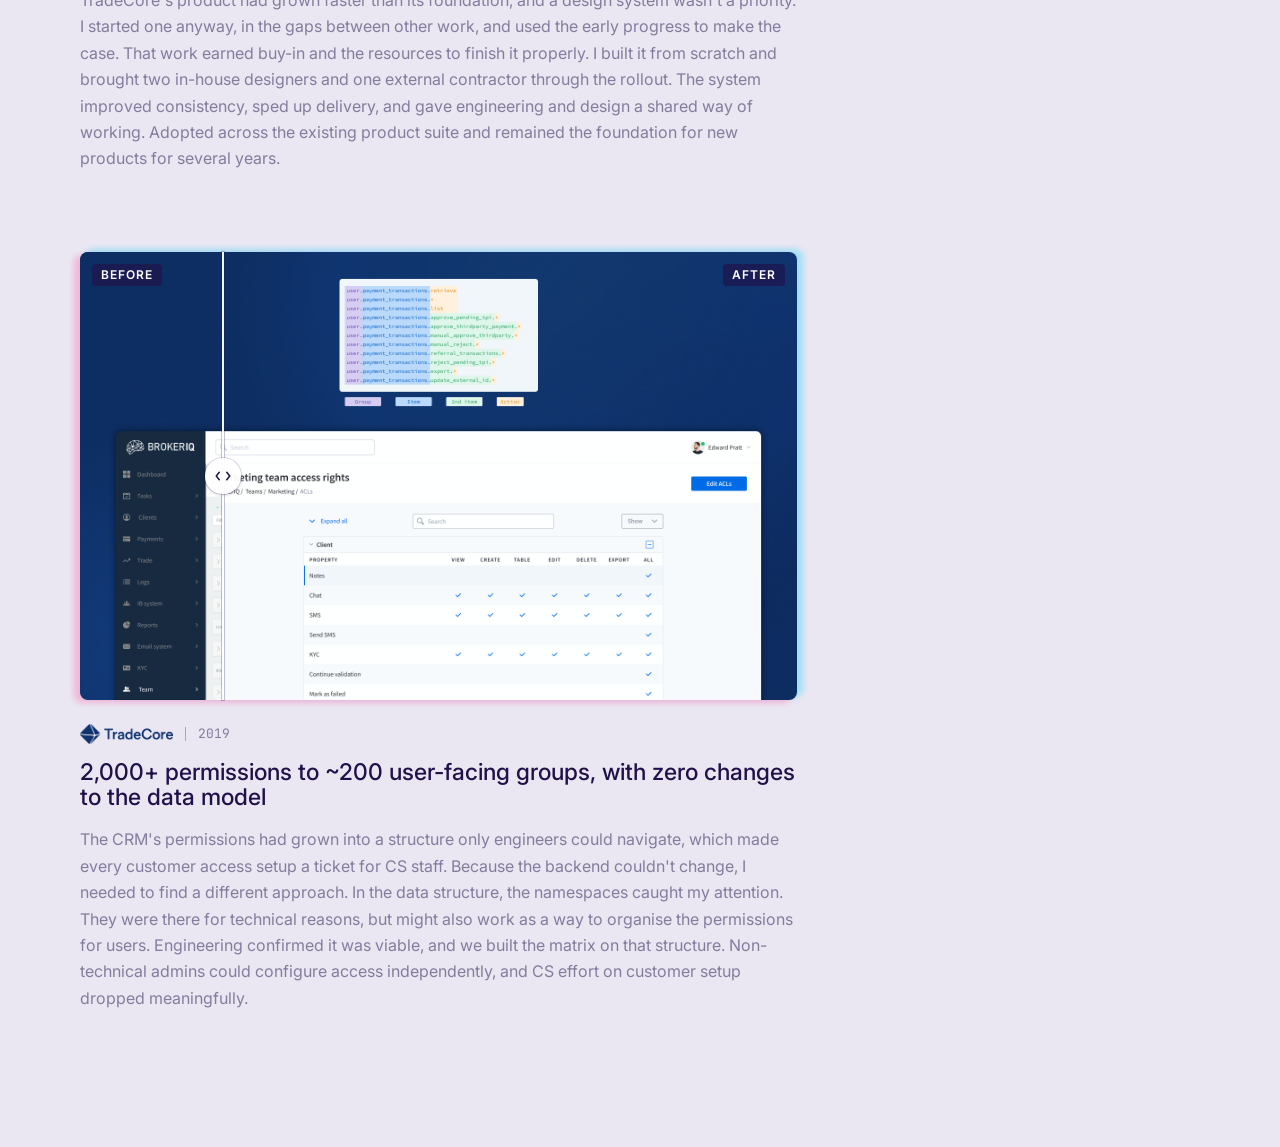
==== commit f5e4acaa: "Add Elastic Cloud Connect project, ACL before/after slider, drop GetYourGuide Co-Authored-By: Claude" ====
--- a/work.html
+++ b/work.html
@@ -13,13 +13,17 @@
         />
         <link rel="stylesheet" href="styles.css" />
         <script>
-        (function () {
-            var d = document.createElement('div');
-            d.style.cssText = 'overflow:scroll;width:100px;height:100px;visibility:hidden;position:absolute;top:-9999px;';
-            document.documentElement.appendChild(d);
-            document.documentElement.style.setProperty('--sb-w', (d.offsetWidth - d.clientWidth) + 'px');
-            document.documentElement.removeChild(d);
-        })();
+            (function () {
+                var d = document.createElement("div");
+                d.style.cssText =
+                    "overflow:scroll;width:100px;height:100px;visibility:hidden;position:absolute;top:-9999px;";
+                document.documentElement.appendChild(d);
+                document.documentElement.style.setProperty(
+                    "--sb-w",
+                    d.offsetWidth - d.clientWidth + "px",
+                );
+                document.documentElement.removeChild(d);
+            })();
         </script>
     </head>
     <body class="work-page">
@@ -52,6 +56,42 @@
                     <article class="work-article">
                         <figure class="work-cover">
                             <img
+                                src="images/work/elastic-cc.png"
+                                alt="Elastic Cloud Connect"
+                            />
+                        </figure>
+                        <div class="work-content">
+                            <div class="work-meta">
+                                <img
+                                    class="work-logo"
+                                    src="images/logos/elastic.png"
+                                    alt="Elastic"
+                                />
+                                <span class="work-date">2025-2026</span>
+                            </div>
+                            <h1 class="work-title">
+                                Simple is the hard part: connecting self-managed
+                                clusters to cloud services
+                            </h1>
+                            <p class="work-body">
+                                Cloud Connect lets self-managed Elasticsearch
+                                deployments consume specific Elastic Cloud
+                                services without taking on the operational
+                                overhead of running them. The visible UI was the
+                                easy part. The hard part was getting the
+                                underlying system, the implementation, and the
+                                user experience to fit together well, and
+                                aligning everyone involved on the approach. I
+                                used prototypes to explore options and to anchor
+                                those conversations. Shipped and in active use,
+                                with follow-on services extending the model.
+                            </p>
+                        </div>
+                    </article>
+
+                    <article class="work-article">
+                        <figure class="work-cover">
+                            <img
                                 src="images/work/brokeriq-design-system.png"
                                 alt="BrokerIQ design system overview"
                             />
@@ -66,28 +106,87 @@
                                 <span class="work-date">2018-2019</span>
                             </div>
                             <h1 class="work-title">
-                                Design system for complex B2B fintech
+                                Building a design system from scratch in a
+                                complex B2B fintech
                             </h1>
                             <p class="work-body">
-                                I led the implementation of TradeCore's first
-                                design system to improve consistency, speed up
-                                delivery, and give engineering and design a
-                                shared language. I reviewed the existing
-                                codebase to ground the specs, ran research to
-                                validate decisions, and sequenced the rollout so
-                                engineering could move in parallel. It was
-                                adopted across our existing product suite and
-                                became the foundation for every new one.
+                                TradeCore's product had grown faster than its
+                                foundation, and a design system wasn't a
+                                priority. I started one anyway, in the gaps
+                                between other work, and used the early progress
+                                to make the case. That work earned buy-in and
+                                the resources to finish it properly. I built it
+                                from scratch and brought two in-house designers
+                                and one external contractor through the rollout.
+                                The system improved consistency, sped up
+                                delivery, and gave engineering and design a
+                                shared way of working. Adopted across the
+                                existing product suite and remained the
+                                foundation for new products for several years.
                             </p>
                         </div>
                     </article>
 
                     <article class="work-article">
-                        <figure class="work-cover">
-                            <img
-                                src="images/work/brokeriq-query.png"
-                                alt="BrokerIQ query builder"
-                            />
+                        <figure
+                            class="work-cover work-compare"
+                            data-compare
+                            style="--compare-pos: 20%"
+                        >
+                            <img
+                                class="compare-img compare-after"
+                                src="images/work/brokeriq-acl-after.png"
+                                alt="BrokerIQ ACL — after redesign"
+                            />
+                            <img
+                                class="compare-img compare-before"
+                                src="images/work/brokeriq-acl-before.png"
+                                alt="BrokerIQ ACL — before redesign"
+                            />
+                            <button
+                                type="button"
+                                class="compare-handle"
+                                aria-label="Drag to compare before and after"
+                                aria-valuemin="0"
+                                aria-valuemax="100"
+                                aria-valuenow="20"
+                                role="slider"
+                            >
+                                <span
+                                    class="compare-handle-line"
+                                    aria-hidden="true"
+                                ></span>
+                                <span
+                                    class="compare-handle-grip"
+                                    aria-hidden="true"
+                                >
+                                    <svg
+                                        xmlns="http://www.w3.org/2000/svg"
+                                        width="18"
+                                        height="18"
+                                        viewBox="0 0 24 24"
+                                        fill="none"
+                                        stroke="currentColor"
+                                        stroke-width="2"
+                                        stroke-linecap="round"
+                                        stroke-linejoin="round"
+                                        aria-hidden="true"
+                                    >
+                                        <path d="M7 7l-4 5l4 5" />
+                                        <path d="M17 7l4 5l-4 5" />
+                                    </svg>
+                                </span>
+                            </button>
+                            <span
+                                class="compare-label compare-label-before"
+                                aria-hidden="true"
+                                >Before</span
+                            >
+                            <span
+                                class="compare-label compare-label-after"
+                                aria-hidden="true"
+                                >After</span
+                            >
                         </figure>
                         <div class="work-content">
                             <div class="work-meta">
@@ -99,54 +198,23 @@
                                 <span class="work-date">2019</span>
                             </div>
                             <h1 class="work-title">
-                                Reducing complexity in data querying and
-                                filtering
+                                2,000+ permissions to ~200 user-facing groups,
+                                with zero changes to the data model
                             </h1>
                             <p class="work-body">
-                                Filters were tightly coupled to column
-                                visibility, making them unusable on data-heavy
-                                tables. The query builder had a related issue
-                                where unclear condition grouping was driving
-                                consistent Customer Success requests. I used
-                                observation and research to ground the redesign
-                                of both and worked with engineering to ship
-                                them. Requests related to querying dropped
-                                significantly within the first few months.
-                            </p>
-                        </div>
-                    </article>
-
-                    <article class="work-article">
-                        <figure class="work-cover">
-                            <img
-                                src="images/work/getyourguide-search.png"
-                                alt="GetYourGuide search results"
-                            />
-                        </figure>
-                        <div class="work-content">
-                            <div class="work-meta">
-                                <img
-                                    class="work-logo"
-                                    src="images/logos/getyourguide.png"
-                                    alt="GetYourGuide"
-                                />
-                                <span class="work-date">2022</span>
-                            </div>
-                            <h1 class="work-title">
-                                Discovery and search at a high-traffic B2C
-                                travel platform
-                            </h1>
-                            <p class="work-body">
-                                GetYourGuide attracts around 25 million monthly
-                                visitors. I worked on two projects shaping how
-                                they discover and search activities, using data
-                                analysis and user research to inform decisions
-                                alongside the wider team. The work improved the
-                                user journey and contributed to a positive
-                                impact on global conversion rate. It also
-                                deepened my understanding of consumer search
-                                behaviour and directly inspired a filter vision
-                                initiative I went on to drive.
+                                The CRM's permissions had grown into a structure
+                                only engineers could navigate, which made every
+                                customer access setup a ticket for CS staff.
+                                Because the backend couldn't change, I needed to
+                                find a different approach. In the data
+                                structure, the namespaces caught my attention.
+                                They were there for technical reasons, but might
+                                also work as a way to organise the permissions
+                                for users. Engineering confirmed it was viable,
+                                and we built the matrix on that structure.
+                                Non-technical admins could configure access
+                                independently, and CS effort on customer setup
+                                dropped meaningfully.
                             </p>
                         </div>
                     </article>
@@ -211,5 +279,6 @@
             </div>
         </main>
         <script src="link-hover.js"></script>
+        <script src="before-after.js"></script>
     </body>
 </html>
--- a/styles.css
+++ b/styles.css
@@ -499,6 +499,106 @@
     width: 100%;
     height: 100%;
     object-fit: cover;
+}
+
+.work-compare {
+    touch-action: none;
+    user-select: none;
+}
+
+.work-compare .compare-img {
+    position: absolute;
+    inset: 0;
+    width: 100%;
+    height: 100%;
+    object-fit: cover;
+    border-radius: inherit;
+}
+
+.work-compare .compare-before {
+    clip-path: inset(0 calc(100% - var(--compare-pos, 50%)) 0 0 round 8px);
+}
+
+.work-compare .compare-handle {
+    position: absolute;
+    top: 0;
+    bottom: 0;
+    left: var(--compare-pos, 50%);
+    transform: translateX(-50%);
+    width: 44px;
+    background: transparent;
+    border: 0;
+    padding: 0;
+    cursor: ew-resize;
+    touch-action: none;
+    z-index: 2;
+}
+
+.work-compare.is-dragging .compare-handle,
+.work-compare.is-dragging {
+    cursor: ew-resize;
+}
+
+.work-compare .compare-handle-line {
+    position: absolute;
+    top: 0;
+    bottom: 0;
+    left: 50%;
+    width: 2px;
+    transform: translateX(-50%);
+    background: rgba(255, 255, 255, 0.95);
+    box-shadow: 0 0 0 1px rgba(33, 17, 73, 0.25);
+}
+
+.work-compare .compare-handle-grip {
+    position: absolute;
+    top: 50%;
+    left: 50%;
+    transform: translate(-50%, -50%);
+    width: 36px;
+    height: 36px;
+    border-radius: 50%;
+    background: rgba(255, 255, 255, 0.95);
+    box-shadow:
+        0 1px 3px rgba(33, 17, 73, 0.25),
+        0 0 0 1px rgba(33, 17, 73, 0.15);
+    display: flex;
+    align-items: center;
+    justify-content: center;
+    color: #211149;
+}
+
+.work-compare .compare-handle:focus-visible {
+    outline: none;
+}
+
+.work-compare .compare-handle:focus-visible .compare-handle-grip {
+    outline: 2px solid rgb(109 121 202 / 85%);
+    outline-offset: 3px;
+}
+
+.work-compare .compare-label {
+    position: absolute;
+    top: 12px;
+    font-size: 12px;
+    font-weight: 600;
+    line-height: 1;
+    letter-spacing: 0.08em;
+    text-transform: uppercase;
+    color: #fff;
+    background: rgba(33, 17, 73, 0.65);
+    padding: 5px 9px;
+    border-radius: 4px;
+    pointer-events: none;
+    z-index: 1;
+}
+
+.work-compare .compare-label-before {
+    left: 12px;
+}
+
+.work-compare .compare-label-after {
+    right: 12px;
 }
 
 .work-header {
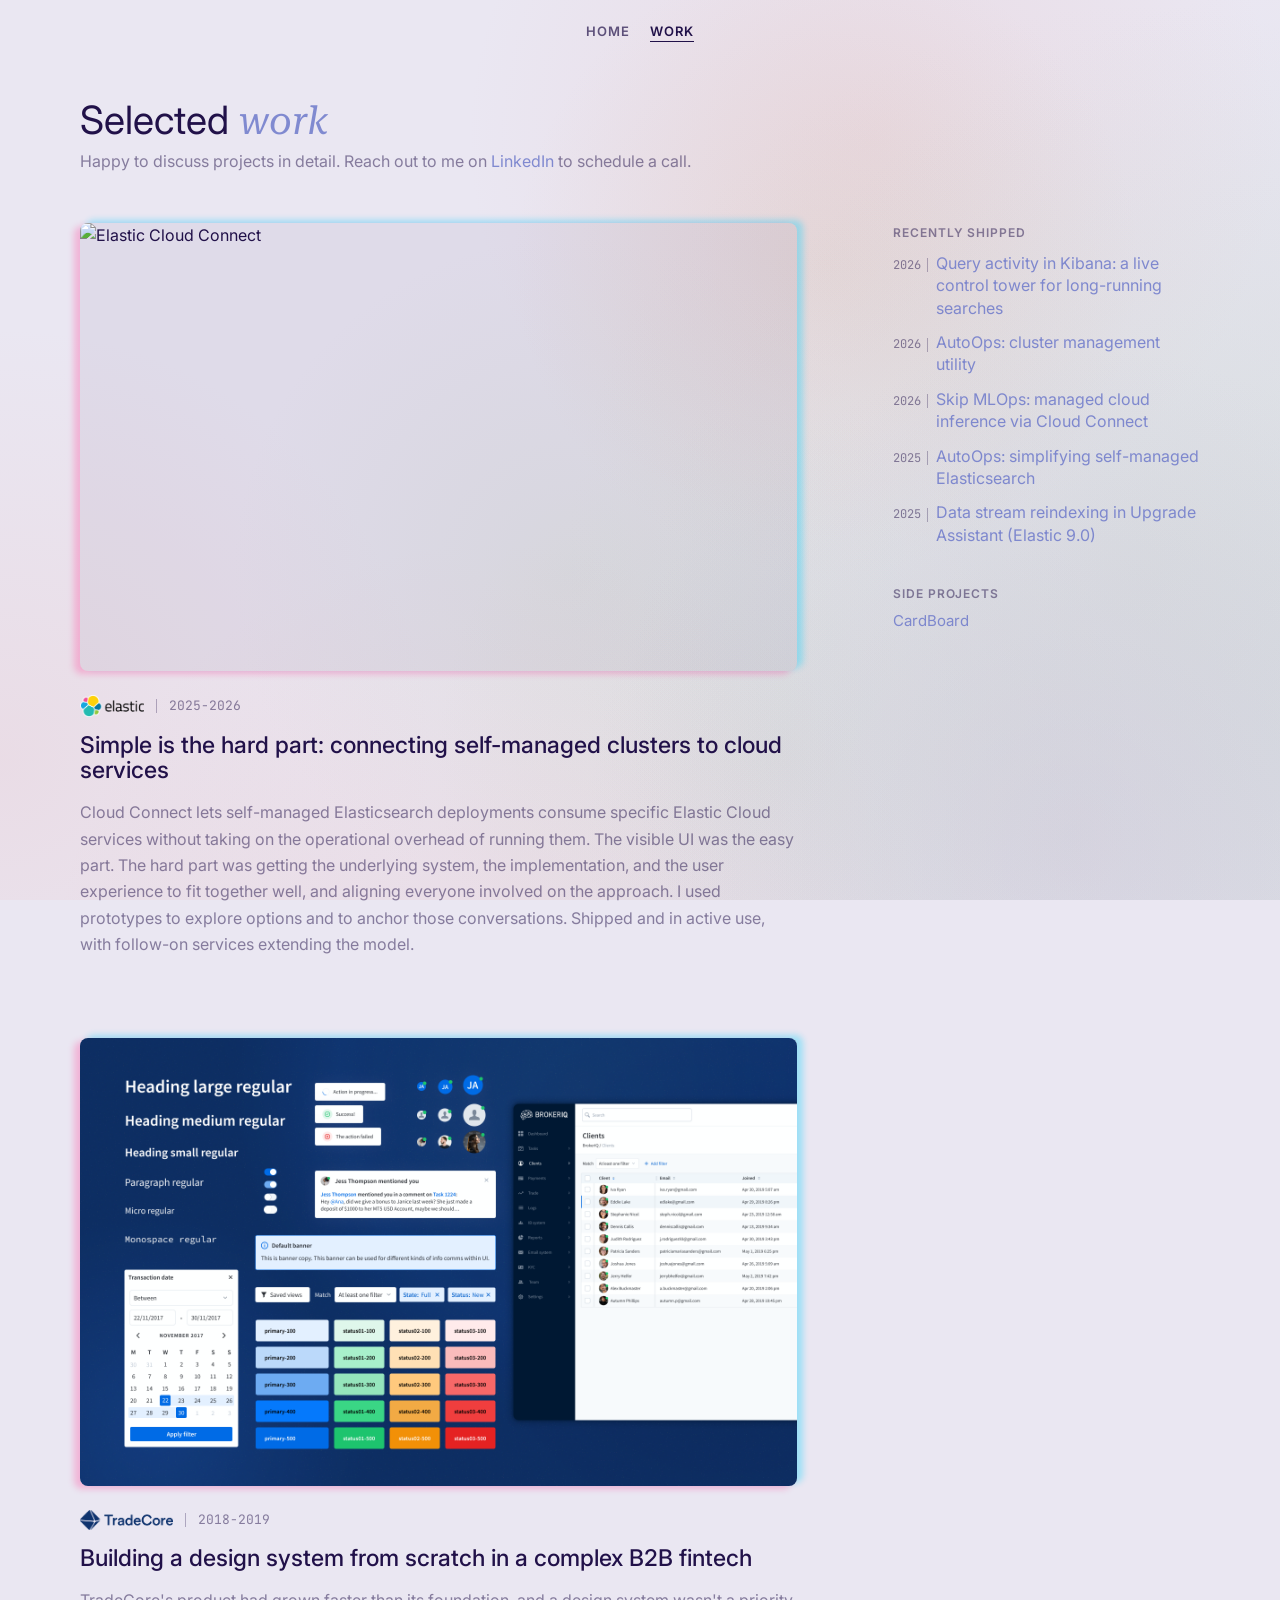
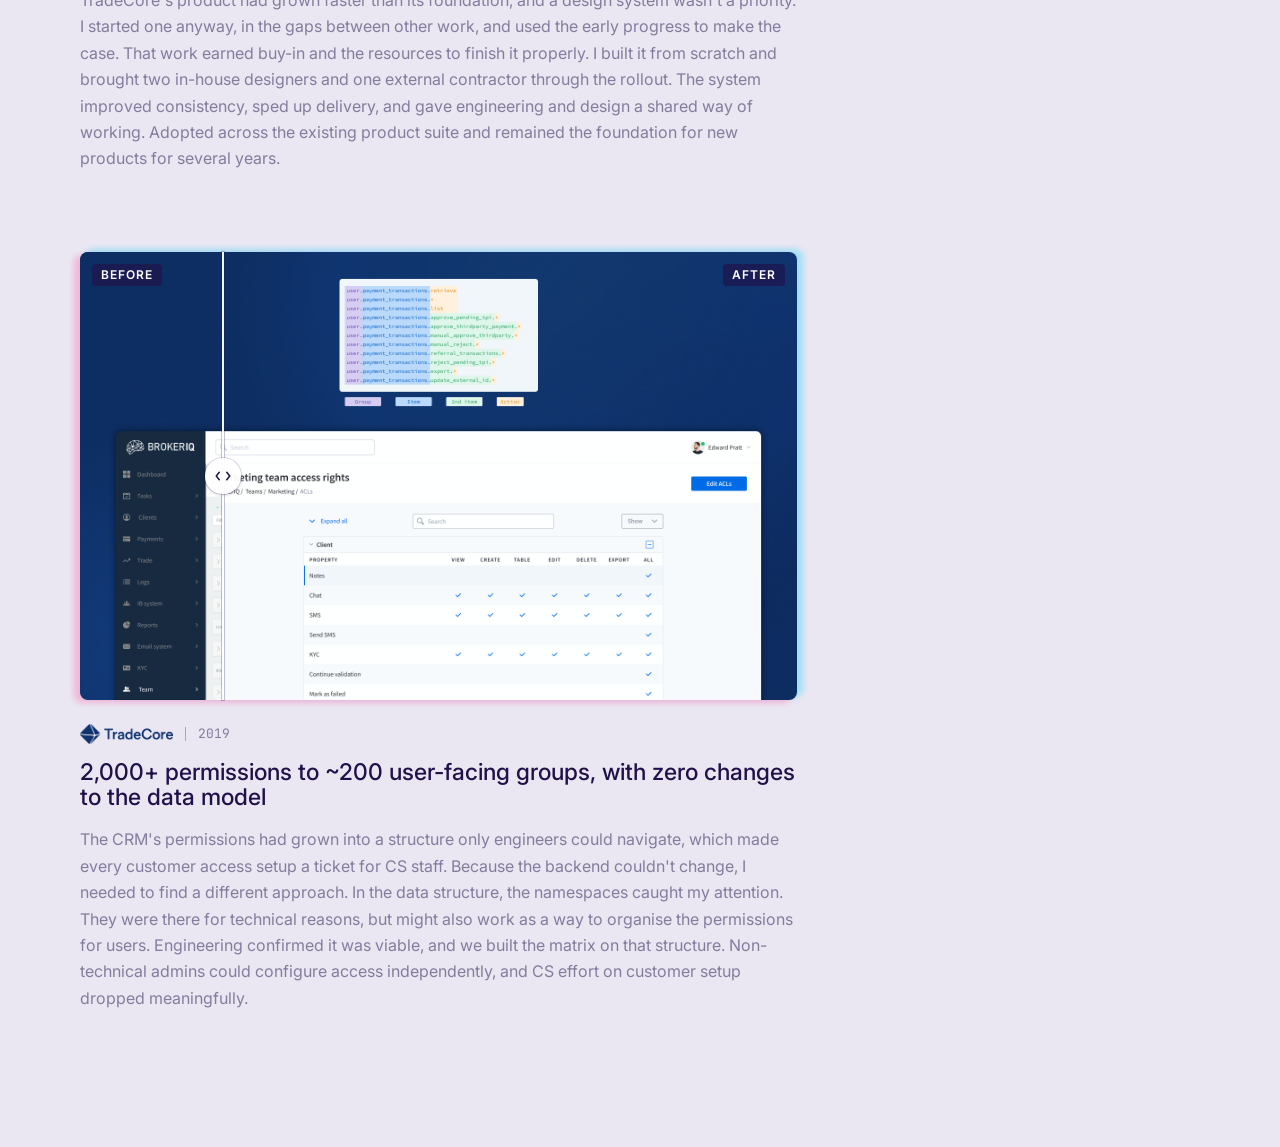
==== commit 009b4ab3: "Add Side projects column with CardBoard link, optimize elastic-cc image Co-Authored-By: Claude Opus " ====
--- a/work.html
+++ b/work.html
@@ -275,6 +275,20 @@
                             >
                         </li>
                     </ul>
+
+                    <div class="info-column right-side-projects">
+                        <span class="info-column-label">Side projects</span>
+                        <ul class="info-column-list">
+                            <li>
+                                <a
+                                    href="https://github.com/jovana-andjelkovic/cardboard"
+                                    target="_blank"
+                                    rel="noopener noreferrer"
+                                    >CardBoard</a
+                                >
+                            </li>
+                        </ul>
+                    </div>
                 </aside>
             </div>
         </main>
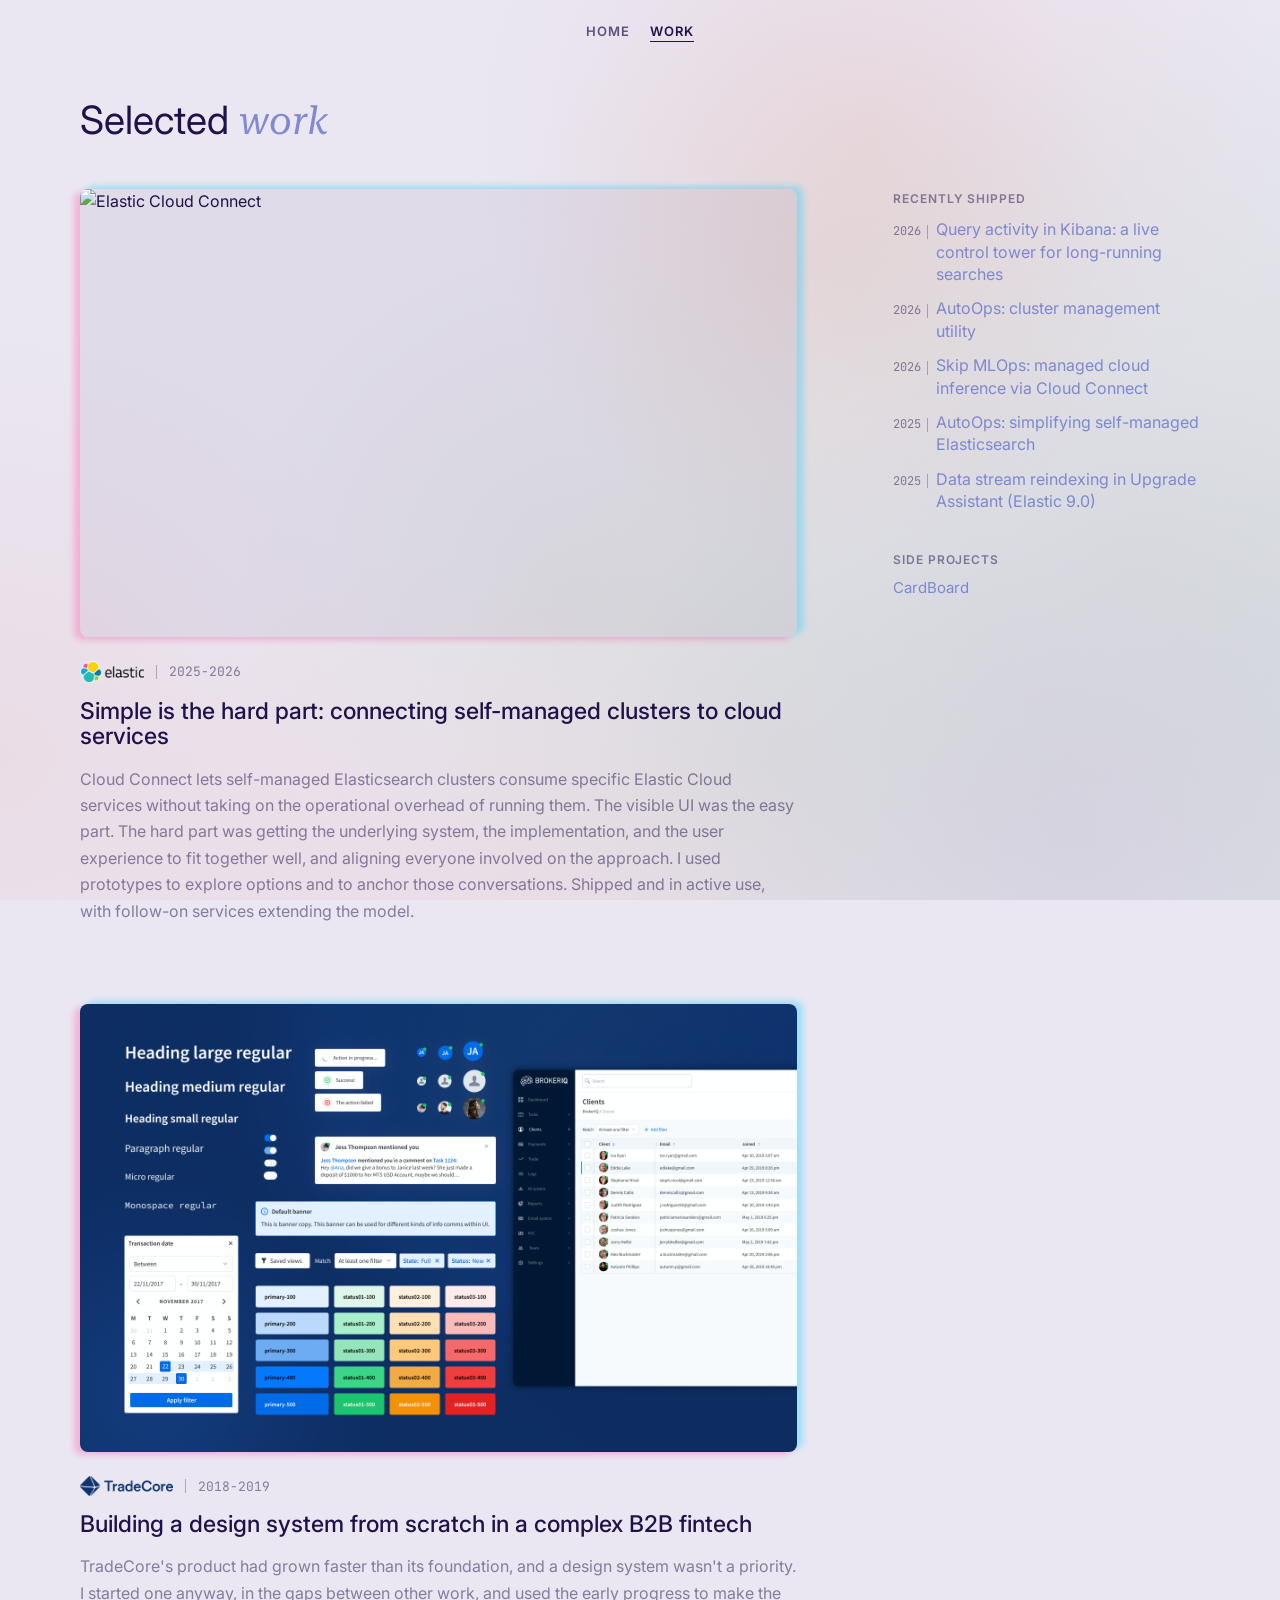
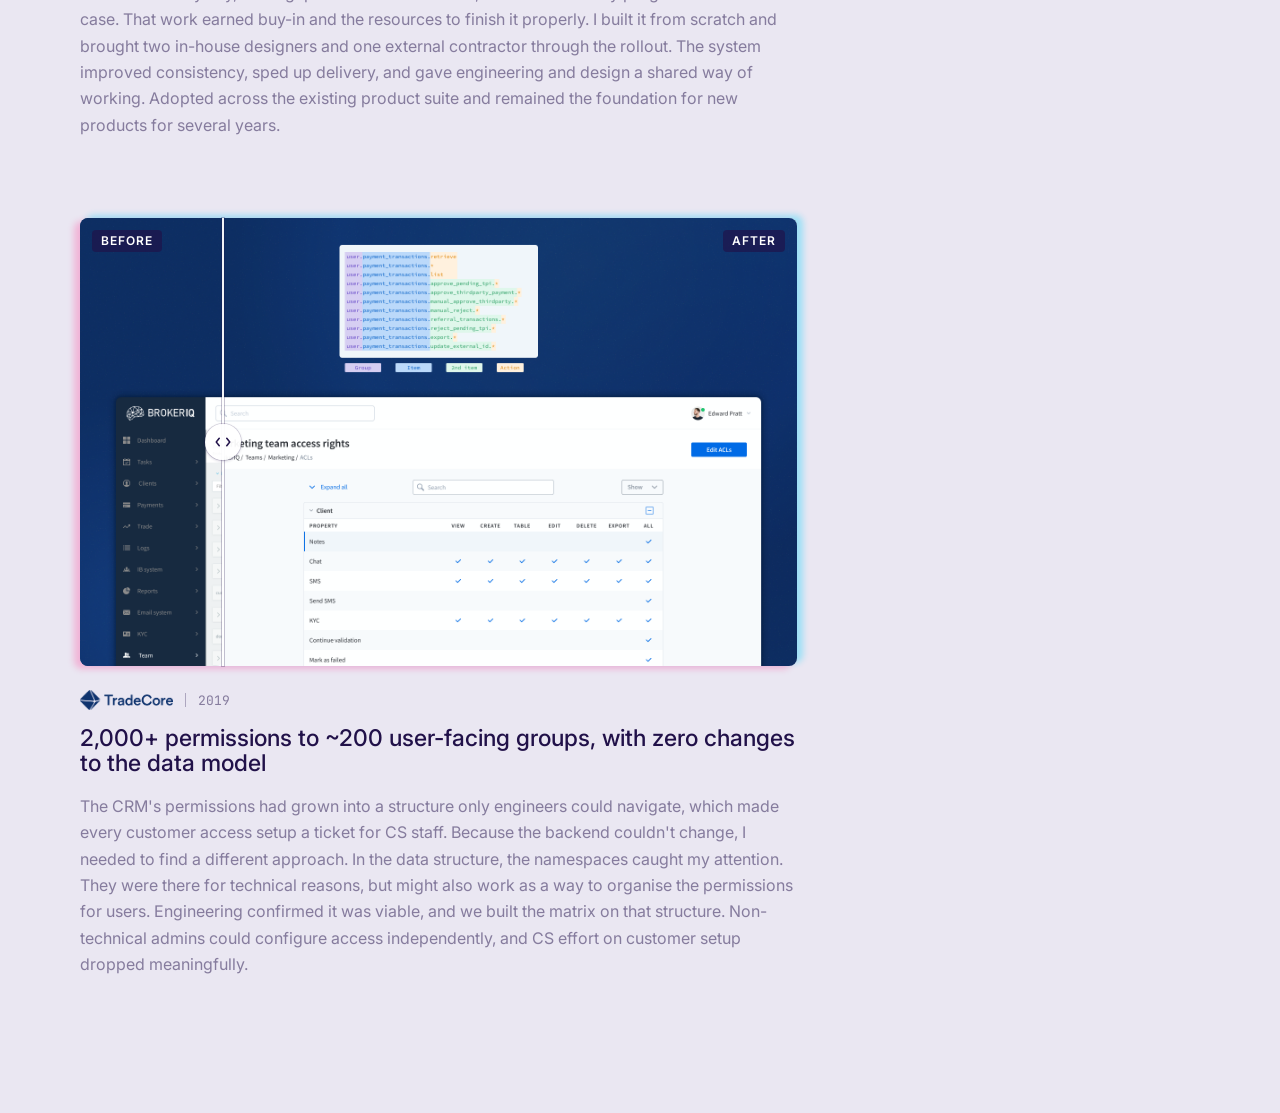
==== commit d78008c6: "Remove work page subtitle and add GTM to work.html Co-Authored-By: Claude Opus 4.7 <noreply@anthropi" ====
--- a/work.html
+++ b/work.html
@@ -1,6 +1,14 @@
 <!doctype html>
 <html lang="en">
     <head>
+        <!-- Google Tag Manager -->
+		<script>(function(w,d,s,l,i){w[l]=w[l]||[];w[l].push({'gtm.start':
+		new Date().getTime(),event:'gtm.js'});var f=d.getElementsByTagName(s)[0],
+		j=d.createElement(s),dl=l!='dataLayer'?'&l='+l:'';j.async=true;j.src=
+		'https://www.googletagmanager.com/gtm.js?id='+i+dl;f.parentNode.insertBefore(j,f);
+		})(window,document,'script','dataLayer','GTM-KQ79PSQ');</script>
+	<!-- End Google Tag Manager -->
+
         <meta charset="UTF-8" />
         <link rel="icon" type="image/png" href="images/favicon.png" />
         <meta name="viewport" content="width=device-width, initial-scale=1.0" />
@@ -39,20 +47,9 @@
                 <h1 class="main-title work-page-title">
                     Selected <span class="italic">work</span>
                 </h1>
-                <p class="work-page-subtitle">
-                    Happy to discuss projects in detail. Reach out to me on
-                    <a
-                        href="https://www.linkedin.com/in/andelkovic-jovana/"
-                        target="_blank"
-                        rel="noopener noreferrer"
-                        >LinkedIn</a
-                    >
-                    to schedule a call.
-                </p>
             </header>
             <div class="container">
                 <div class="left-section work-list">
-                    <!-- TODO: replace each placeholder with a real project -->
                     <article class="work-article">
                         <figure class="work-cover">
                             <img
@@ -75,16 +72,16 @@
                             </h1>
                             <p class="work-body">
                                 Cloud Connect lets self-managed Elasticsearch
-                                deployments consume specific Elastic Cloud
-                                services without taking on the operational
-                                overhead of running them. The visible UI was the
-                                easy part. The hard part was getting the
-                                underlying system, the implementation, and the
-                                user experience to fit together well, and
-                                aligning everyone involved on the approach. I
-                                used prototypes to explore options and to anchor
-                                those conversations. Shipped and in active use,
-                                with follow-on services extending the model.
+                                clusters consume specific Elastic Cloud services
+                                without taking on the operational overhead of
+                                running them. The visible UI was the easy part.
+                                The hard part was getting the underlying system,
+                                the implementation, and the user experience to
+                                fit together well, and aligning everyone
+                                involved on the approach. I used prototypes to
+                                explore options and to anchor those
+                                conversations. Shipped and in active use, with
+                                follow-on services extending the model.
                             </p>
                         </div>
                     </article>
--- a/styles.css
+++ b/styles.css
@@ -404,23 +404,6 @@
     font-size: clamp(17px, 3.9vw, 39px);
 }
 
-.work-page-subtitle {
-    margin-top: 8px;
-    font-size: 16px;
-    color: rgba(33,17,73,0.5);
-}
-
-.work-page-subtitle a {
-    color: rgb(109 121 202 / 85%);
-    text-decoration: none;
-}
-
-.work-page-subtitle a:hover {
-    text-decoration: underline;
-    text-underline-offset: 3px;
-    text-decoration-thickness: 1px;
-}
-
 .work-article {
     display: flex;
     flex-direction: column;
@@ -599,13 +582,6 @@
 
 .work-compare .compare-label-after {
     right: 12px;
-}
-
-.work-header {
-    display: flex;
-    align-items: baseline;
-    gap: 16px;
-    flex-wrap: wrap;
 }
 
 .work-title {
